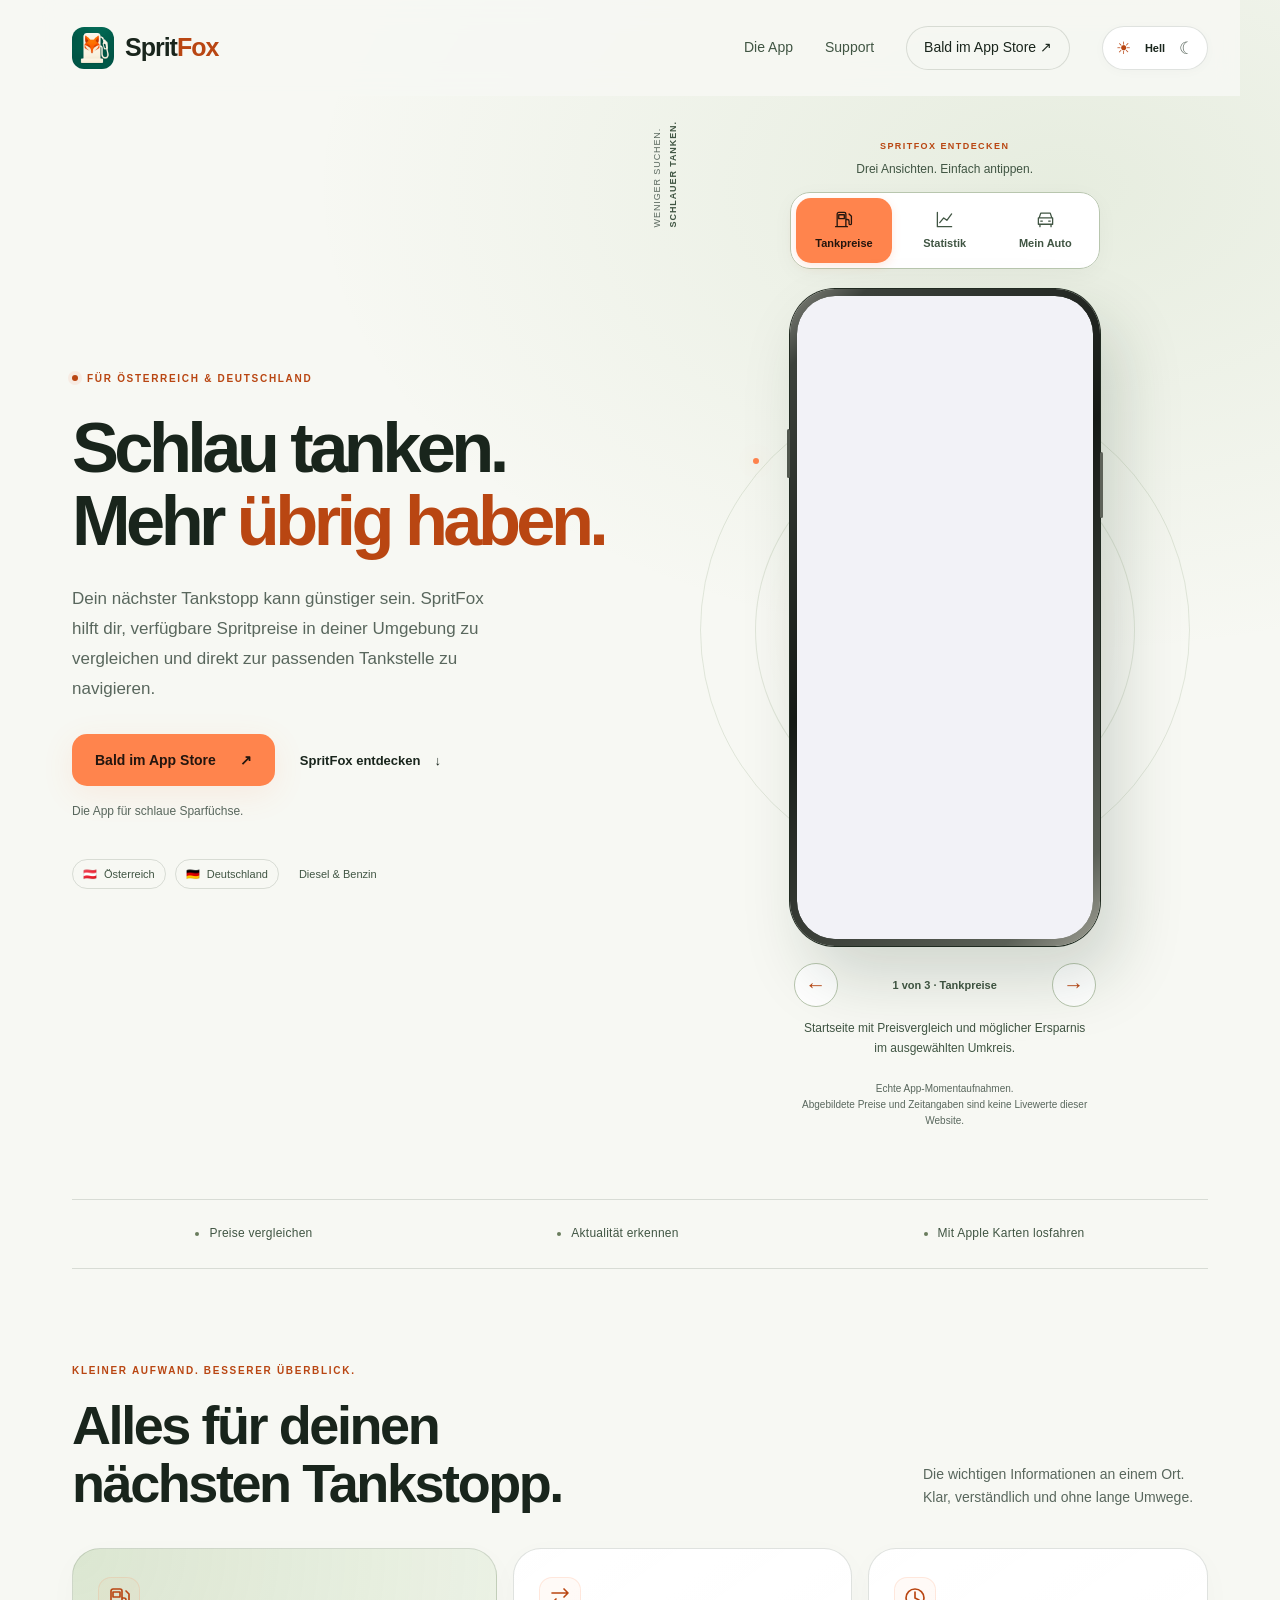
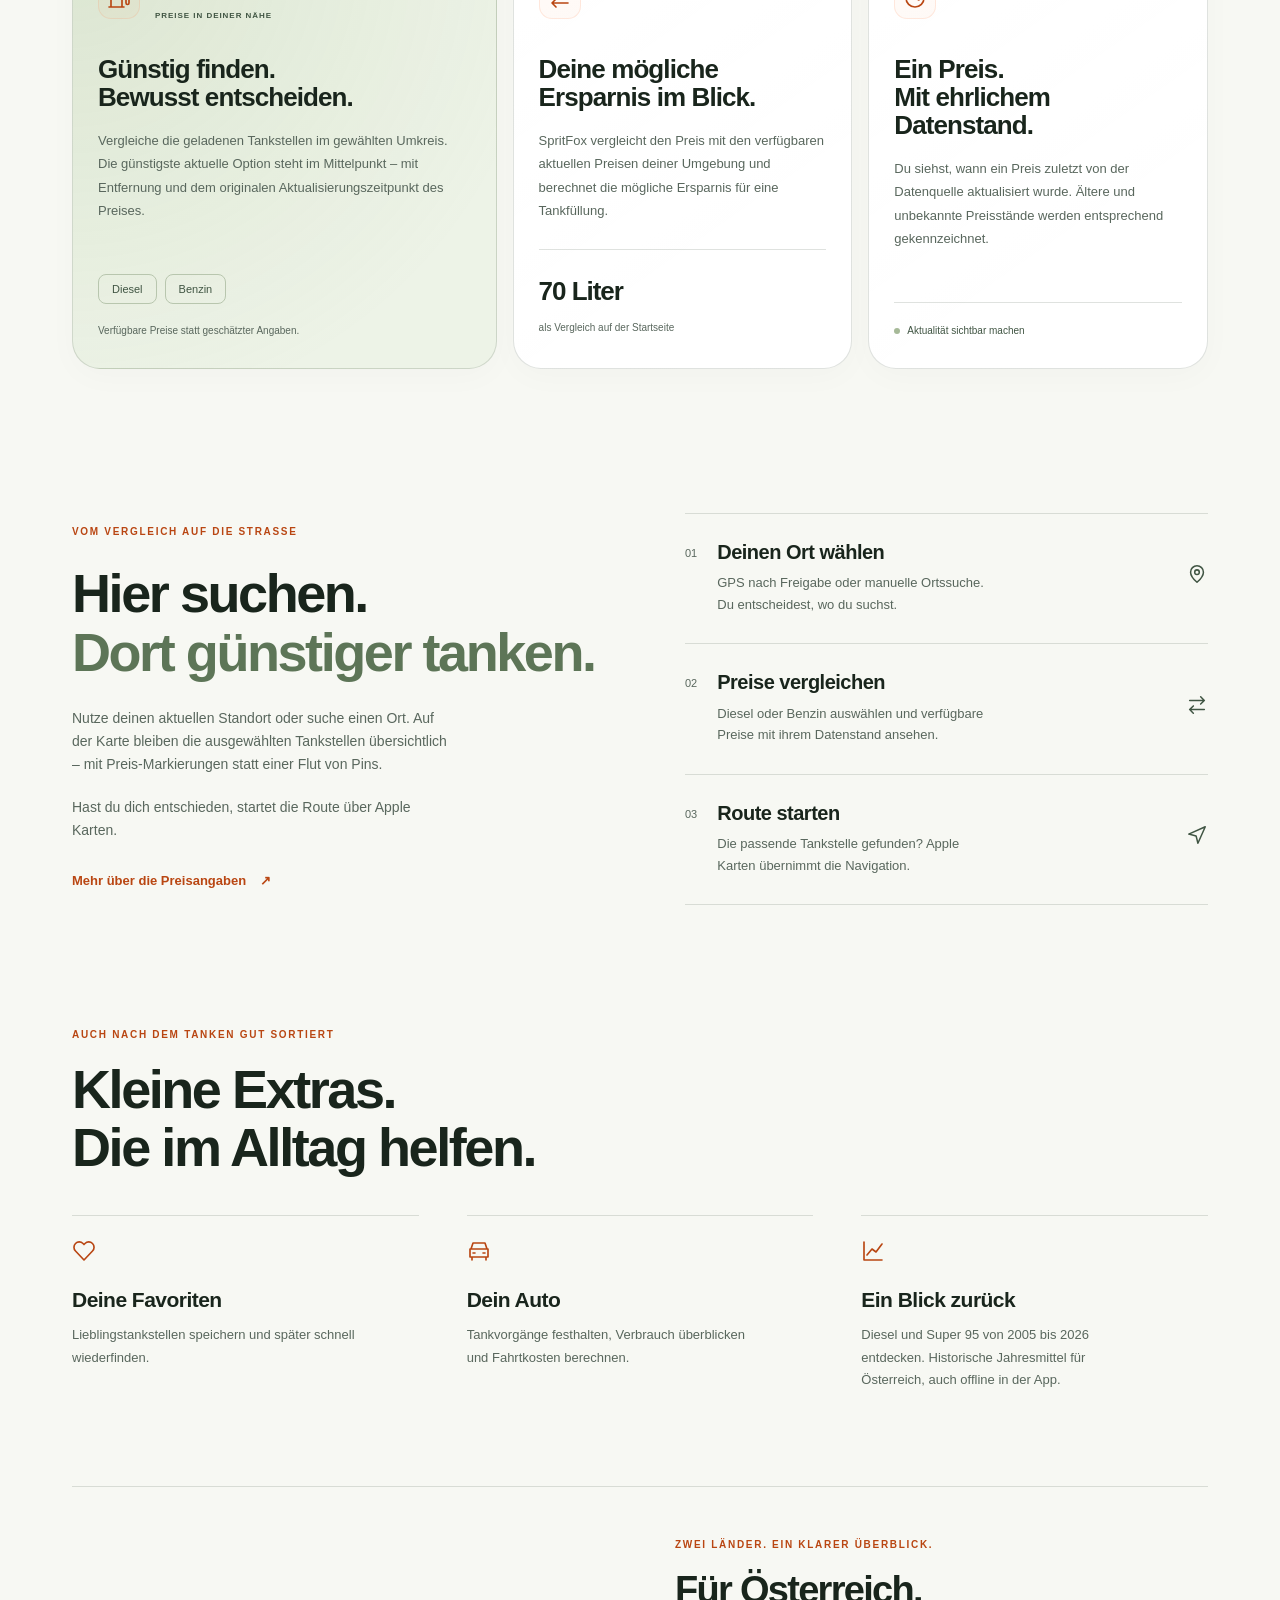
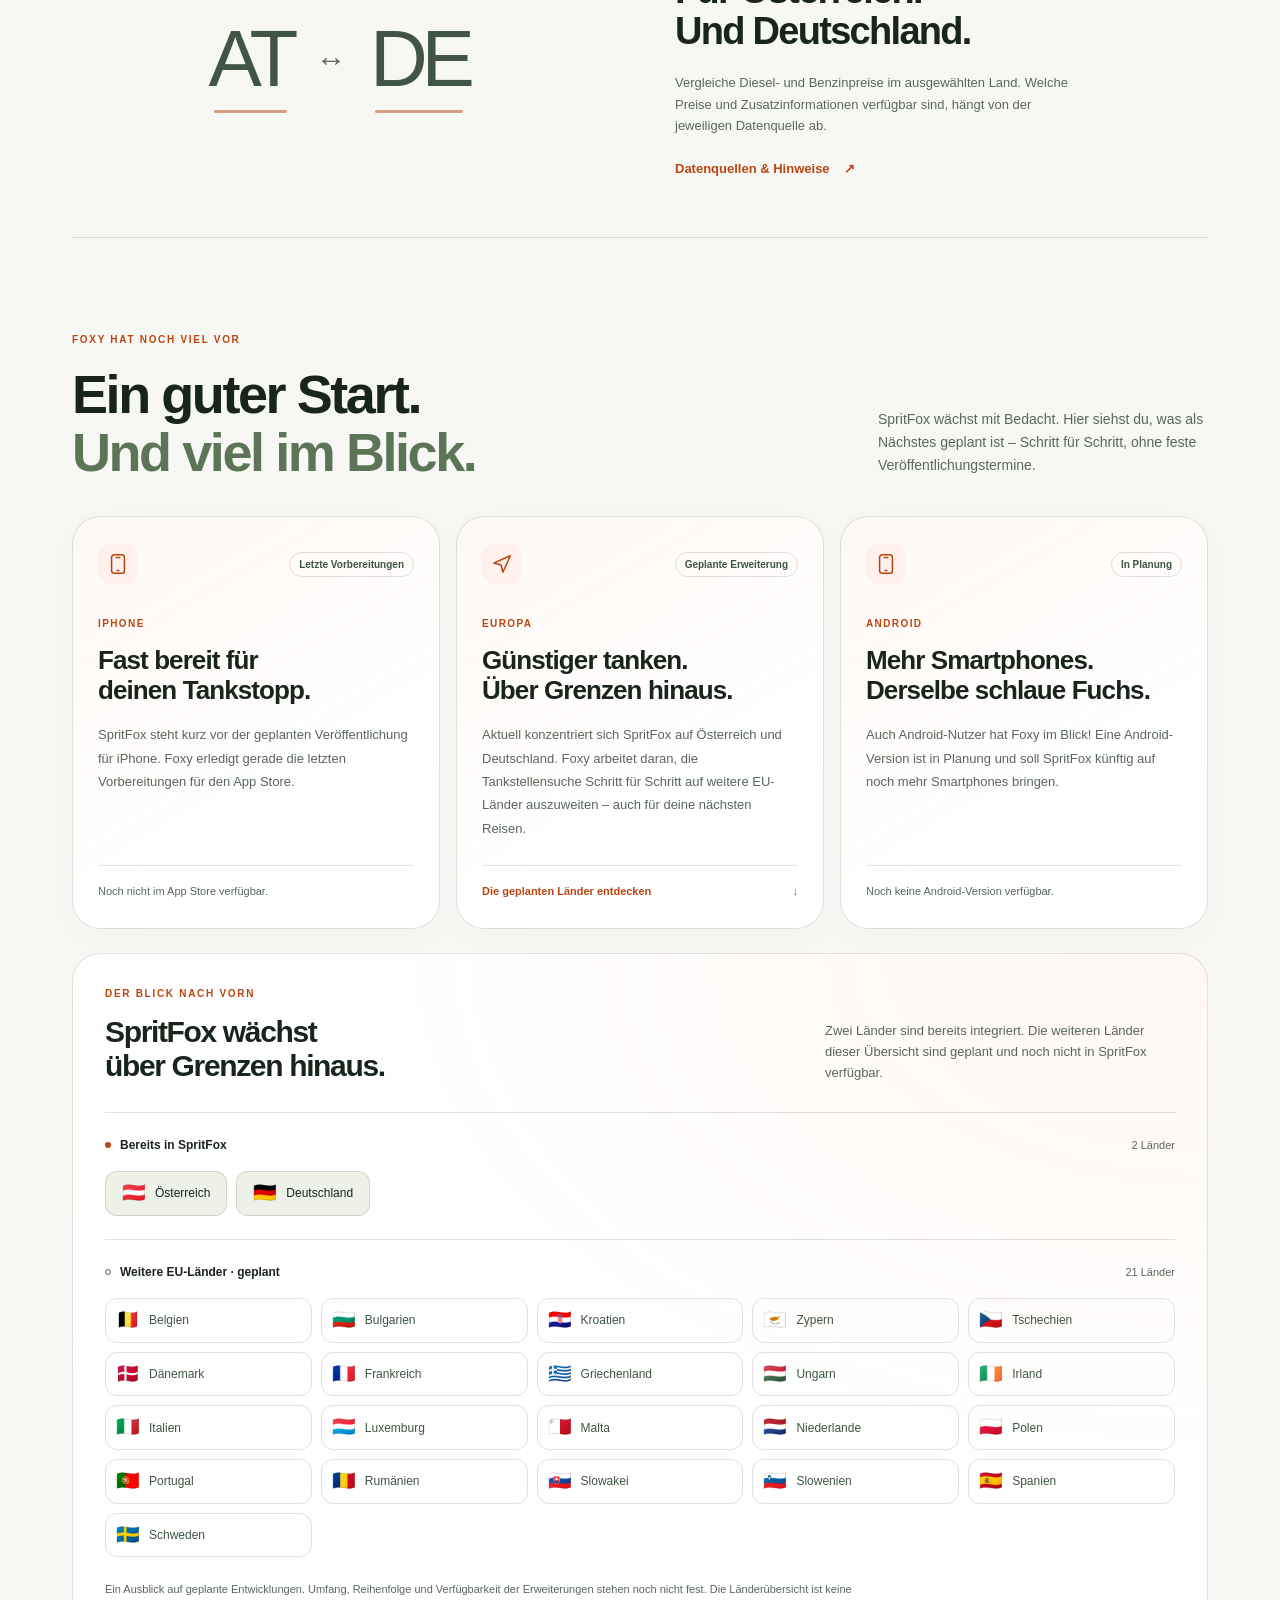
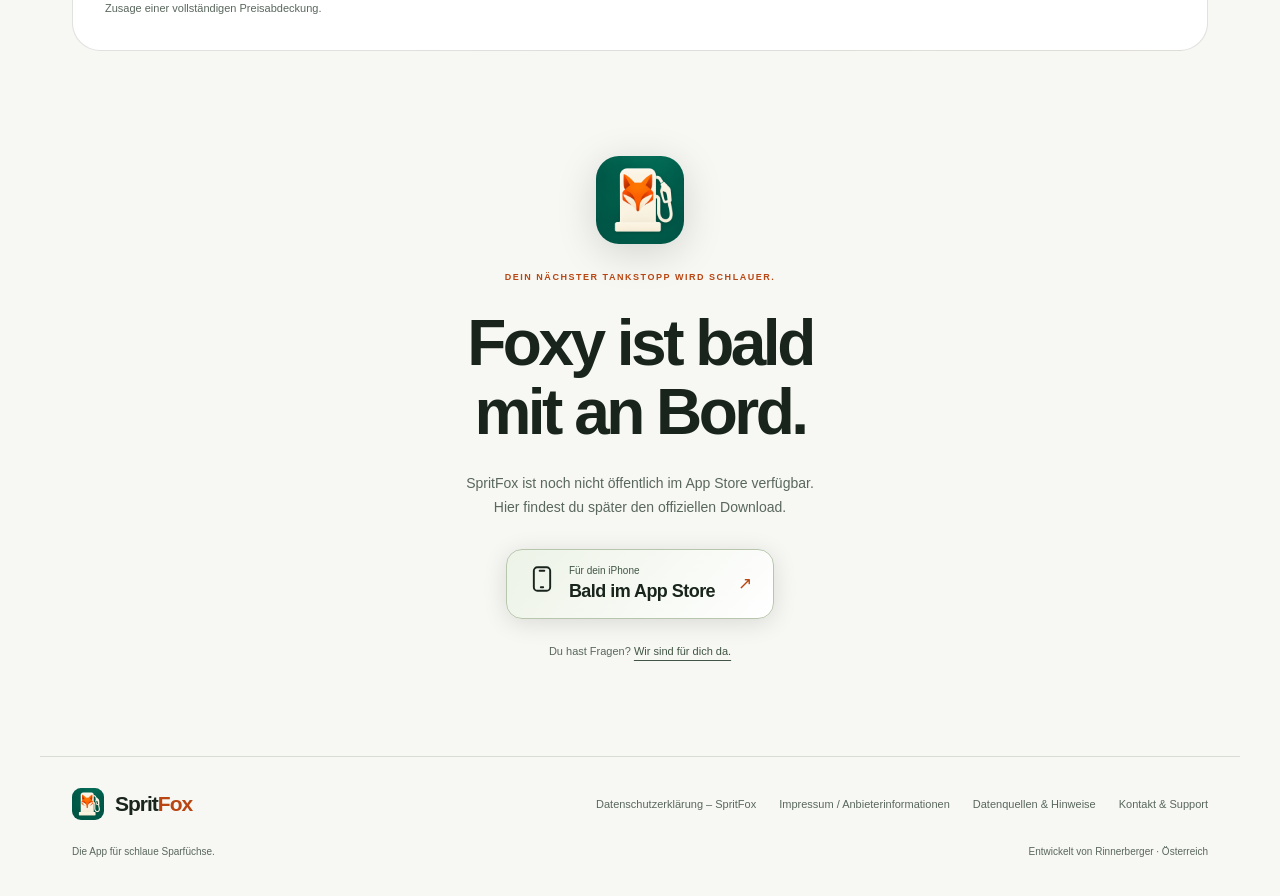
==== index.html @ 34936538 "Zeilenumbrüche der Ausblick-Karten auf Mobilgeräten erhalten Entfernt ausschließlich die mobile br-A" ====
<!doctype html>
<html lang="de"><head><meta charset="utf-8"><meta name="viewport" content="width=device-width, initial-scale=1">
<meta name="robots" content="index, follow"><meta name="color-scheme" content="light dark">
<meta name="referrer" content="no-referrer">
<meta http-equiv="Content-Security-Policy" content="default-src 'none'; script-src 'self'; style-src 'self'; img-src 'self'; base-uri 'none'; form-action 'none'">
<meta name="description" content="SpritFox – Die App für schlaue Sparfüchse. Verfügbare Diesel- und Benzinpreise in Österreich und Deutschland vergleichen. Bald im App Store.">
<title>Die App für schlaue Sparfüchse · SpritFox</title><script src="./theme-init.js"></script><script src="./site.js?v=975fafb6a2c3" defer></script><link rel="stylesheet" href="./styles.css?v=99eda01a1fd5"><link rel="icon" type="image/png" href="./foxy.png"></head>
<body><a class="skip-link" href="#inhalt">Zum Inhalt</a><header class="site-header"><a class="brand" href="./index.html" aria-label="SpritFox Startseite"><img src="./foxy.png" width="42" height="42" alt=""><span>Sprit<span class="fox">Fox</span></span></a><nav class="header-nav" aria-label="Hauptnavigation"><a href="./index.html#funktionen">Die App</a><a href="./support/index.html">Support</a><a class="nav-cta" href="./index.html#download">Bald im App Store <span aria-hidden="true">↗</span></a><div class="theme-controls"><button class="theme-toggle" id="theme-toggle" type="button" aria-pressed="false" aria-label="Dunkelmodus einschalten"><span class="theme-sun" aria-hidden="true">☀</span><span class="theme-label">Design</span><span class="theme-moon" aria-hidden="true">☾</span></button><button class="theme-reset" id="theme-reset" type="button" hidden title="Systemeinstellung verwenden" aria-label="Systemeinstellung verwenden">Auto</button></div></nav></header>
<main id="inhalt" class="landing"><section class="hero" aria-labelledby="hero-title">
  <div class="hero-copy">
    <div class="eyebrow"><span class="live-dot" aria-hidden="true"></span> FÜR ÖSTERREICH &amp; DEUTSCHLAND</div>
    <h1 id="hero-title">Schlau tanken.<br>Mehr <span class="accent-word">übrig haben.</span></h1>
    <p class="hero-description">Dein nächster Tankstopp kann günstiger sein. SpritFox hilft dir, verfügbare Spritpreise in deiner Umgebung zu vergleichen und direkt zur passenden Tankstelle zu navigieren.</p>
    <div class="hero-actions"><a class="button button-primary" href="#download">Bald im App Store <span aria-hidden="true">↗</span></a><a class="text-link" href="#funktionen">SpritFox entdecken <span aria-hidden="true">↓</span></a></div>
    <div class="hero-note">Die App für schlaue Sparfüchse.</div>
    <div class="country-pills" aria-label="Unterstützte Länder und Kraftstoffe"><span><span aria-hidden="true">🇦🇹</span> Österreich</span><span><span aria-hidden="true">🇩🇪</span> Deutschland</span><span>Diesel &amp; Benzin</span></div>
  </div>
  <div class="hero-visual">
    <div class="orbit orbit-one" aria-hidden="true"></div><div class="orbit orbit-two" aria-hidden="true"></div>
    <div class="visual-kicker" aria-hidden="true">WENIGER SUCHEN.<br><strong>SCHLAUER TANKEN.</strong></div>
    <div class="phone-demo"><div class="preview-intro"><span class="preview-eyebrow">SPRITFOX ENTDECKEN</span><p id="preview-hint">Drei Ansichten. Einfach antippen.</p></div><fieldset class="preview-tabs" aria-describedby="preview-hint"><legend class="sr-only">App-Vorschau auswählen</legend><input type="radio" name="app-preview" id="preview-tankpreise" value="tankpreise" checked><label for="preview-tankpreise"><span class="preview-tab-icon"><svg viewBox="0 0 24 24" aria-hidden="true"><path d="M4 21V5a2 2 0 0 1 2-2h7a2 2 0 0 1 2 2v16M2 21h15M6 6h7v5H6zM15 12h2a2 2 0 0 1 2 2v3a1.5 1.5 0 0 0 3 0V8l-3-3"/></svg></span><span>Tankpreise</span></label><input type="radio" name="app-preview" id="preview-statistik" value="statistik"><label for="preview-statistik"><span class="preview-tab-icon"><svg viewBox="0 0 24 24" aria-hidden="true"><path d="M3 3v18h18M6 16l5-6 4 3 6-8"/></svg></span><span>Statistik</span></label><input type="radio" name="app-preview" id="preview-mein-auto" value="mein-auto"><label for="preview-mein-auto"><span class="preview-tab-icon"><svg viewBox="0 0 24 24" aria-hidden="true"><path d="m4 10 2-6h12l2 6M3 10h18v8H3zM5 18v3m14-3v3M6 14h2m8 0h2"/></svg></span><span>Mein Auto</span></label></fieldset><div class="device-wrap"><div class="phone-frame"><div class="phone-screen"><figure class="app-panel" data-view="tankpreise" aria-label="Tankpreise – echte App-Momentaufnahme"><picture data-capture><source data-dark-capture media="(prefers-color-scheme: dark)" srcset="./assets/screenshots/spritfox-tankpreise-dunkel.webp" type="image/webp"><img src="./assets/screenshots/spritfox-tankpreise-hell.webp" width="1320" height="2868" loading="lazy" decoding="async" alt="SpritFox – Tankpreise im Hellmodus. Echte App-Momentaufnahme." data-alt-light="SpritFox – Tankpreise im Hellmodus. Echte App-Momentaufnahme." data-alt-dark="SpritFox – Tankpreise im Dunkelmodus. Echte App-Momentaufnahme."></picture></figure><figure class="app-panel" data-view="statistik" aria-label="Statistik – echte App-Momentaufnahme"><picture data-capture><source data-dark-capture media="(prefers-color-scheme: dark)" srcset="./assets/screenshots/spritfox-statistik-dunkel.webp" type="image/webp"><img src="./assets/screenshots/spritfox-statistik-hell.webp" width="1320" height="2868" loading="lazy" decoding="async" alt="SpritFox – Statistik im Hellmodus. Echte App-Momentaufnahme." data-alt-light="SpritFox – Statistik im Hellmodus. Echte App-Momentaufnahme." data-alt-dark="SpritFox – Statistik im Dunkelmodus. Echte App-Momentaufnahme."></picture></figure><figure class="app-panel" data-view="mein-auto" aria-label="Mein Auto – echte App-Momentaufnahme"><picture data-capture><source data-dark-capture media="(prefers-color-scheme: dark)" srcset="./assets/screenshots/spritfox-mein-auto-dunkel.webp" type="image/webp"><img src="./assets/screenshots/spritfox-mein-auto-hell.webp" width="1320" height="2868" loading="lazy" decoding="async" alt="SpritFox – Mein Auto im Hellmodus. Echte App-Momentaufnahme." data-alt-light="SpritFox – Mein Auto im Hellmodus. Echte App-Momentaufnahme." data-alt-dark="SpritFox – Mein Auto im Dunkelmodus. Echte App-Momentaufnahme."></picture></figure></div></div></div><div class="preview-navigation" hidden><button type="button" data-preview-step="-1" aria-label="Vorherige App-Ansicht"><span aria-hidden="true">←</span></button><span class="preview-position" aria-live="polite" aria-atomic="true">1 von 3 · Tankpreise</span><button type="button" data-preview-step="1" aria-label="Nächste App-Ansicht"><span aria-hidden="true">→</span></button></div><div class="preview-descriptions"><div class="capture-description" data-description="tankpreise">Startseite mit Preisvergleich und möglicher Ersparnis im ausgewählten Umkreis.</div><div class="capture-description" data-description="statistik">Historische Jahresmittel für Österreich – einschließlich des vorläufigen Jahres 2026.</div><div class="capture-description" data-description="mein-auto">Fahrzeugverbrauch, Fahrtkostenrechner und Tankbuch in SpritFox.</div></div><div class="preview-label">Echte App-Momentaufnahmen.<br>Abgebildete Preise und Zeitangaben sind keine Livewerte dieser Website.</div></div>

  </div>
</section>
<div class="feature-strip" aria-label="SpritFox im Überblick"><span>Preise vergleichen</span><span>Aktualität erkennen</span><span>Mit Apple Karten losfahren</span></div>
<section class="section" id="funktionen" aria-labelledby="features-title">
  <div class="section-heading"><div><div class="eyebrow">KLEINER AUFWAND. BESSERER ÜBERBLICK.</div><h2 id="features-title">Alles für deinen<br>nächsten Tankstopp.</h2></div><p>Die wichtigen Informationen an einem Ort. Klar, verständlich und ohne lange Umwege.</p></div>
  <div class="feature-grid">
    <article class="feature-card feature-main"><div class="card-top"><span class="icon-tile" aria-hidden="true"><svg viewBox="0 0 24 24" aria-hidden="true"><path d="M4 21V5a2 2 0 0 1 2-2h7a2 2 0 0 1 2 2v16M2 21h15M6 6h7v5H6zM15 12h2a2 2 0 0 1 2 2v3a1.5 1.5 0 0 0 3 0V8l-3-3"/></svg></span><span class="small-label">PREISE IN DEINER NÄHE</span></div><h3>Günstig finden.<br> Bewusst entscheiden.</h3><p>Vergleiche die geladenen Tankstellen im gewählten Umkreis. Die günstigste aktuelle Option steht im Mittelpunkt – mit Entfernung und dem originalen Aktualisierungszeitpunkt des Preises.</p><div class="fuel-tags"><span>Diesel</span><span>Benzin</span></div><div class="card-footnote">Verfügbare Preise statt geschätzter Angaben.</div></article>
    <article class="feature-card"><span class="icon-tile" aria-hidden="true"><svg viewBox="0 0 24 24" aria-hidden="true"><path d="M4 7h16m-4-4 4 4-4 4M20 17H4m4-4-4 4 4 4"/></svg></span><h3>Deine mögliche<br>Ersparnis im Blick.</h3><p>SpritFox vergleicht den Preis mit den verfügbaren aktuellen Preisen deiner Umgebung und berechnet die mögliche Ersparnis für eine Tankfüllung.</p><div class="detail-rule"><strong>70 Liter</strong><span>als Vergleich auf der Startseite</span></div></article>
    <article class="feature-card"><span class="icon-tile" aria-hidden="true"><svg viewBox="0 0 24 24" aria-hidden="true"><circle cx="12" cy="12" r="9"/><path d="M12 6v6l4 2"/></svg></span><h3>Ein Preis.<br>Mit ehrlichem Datenstand.</h3><p>Du siehst, wann ein Preis zuletzt von der Datenquelle aktualisiert wurde. Ältere und unbekannte Preisstände werden entsprechend gekennzeichnet.</p><div class="status-key"><span class="status-dot" aria-hidden="true"></span> Aktualität sichtbar machen</div></article>
  </div>
</section>
<section class="map-story section" id="unterwegs" aria-labelledby="map-title">
  <div class="map-story-copy"><div class="eyebrow">VOM VERGLEICH AUF DIE STRASSE</div><h2 id="map-title">Hier suchen.<br><span class="muted-heading">Dort günstiger tanken.</span></h2><p>Nutze deinen aktuellen Standort oder suche einen Ort. Auf der Karte bleiben die ausgewählten Tankstellen übersichtlich – mit Preis-Markierungen statt einer Flut von Pins.</p><p>Hast du dich entschieden, startet die Route über Apple Karten.</p><a class="text-link" href="./datenquellen/index.html">Mehr über die Preisangaben <span aria-hidden="true">↗</span></a></div>
  <div class="journey" aria-label="So funktioniert SpritFox">
    <article><span class="step-number">01</span><div><h3>Deinen Ort wählen</h3><p>GPS nach Freigabe oder manuelle Ortssuche. Du entscheidest, wo du suchst.</p></div><span class="journey-icon" aria-hidden="true"><svg viewBox="0 0 24 24" aria-hidden="true"><path d="M19 10c0 5-7 11-7 11S5 15 5 10a7 7 0 1 1 14 0Z"/><circle cx="12" cy="10" r="2.5"/></svg></span></article>
    <article><span class="step-number">02</span><div><h3>Preise vergleichen</h3><p>Diesel oder Benzin auswählen und verfügbare Preise mit ihrem Datenstand ansehen.</p></div><span class="journey-icon" aria-hidden="true"><svg viewBox="0 0 24 24" aria-hidden="true"><path d="M4 7h16m-4-4 4 4-4 4M20 17H4m4-4-4 4 4 4"/></svg></span></article>
    <article><span class="step-number">03</span><div><h3>Route starten</h3><p>Die passende Tankstelle gefunden? Apple Karten übernimmt die Navigation.</p></div><span class="journey-icon" aria-hidden="true"><svg viewBox="0 0 24 24" aria-hidden="true"><path d="m3 11 18-8-8 18-2-8-8-2Z"/></svg></span></article>
  </div>
</section>
<section class="section extras" aria-labelledby="extras-title"><div class="eyebrow">AUCH NACH DEM TANKEN GUT SORTIERT</div><h2 id="extras-title">Kleine Extras.<br>Die im Alltag helfen.</h2><div class="extras-grid">
  <article><span class="extra-icon" aria-hidden="true"><svg viewBox="0 0 24 24" aria-hidden="true"><path d="M20.5 4.5a5.3 5.3 0 0 0-7.5 0l-1 1-1-1a5.3 5.3 0 0 0-7.5 7.5L12 21l8.5-9a5.3 5.3 0 0 0 0-7.5Z"/></svg></span><h3>Deine Favoriten</h3><p>Lieblingstankstellen speichern und später schnell wiederfinden.</p></article>
  <article><span class="extra-icon" aria-hidden="true"><svg viewBox="0 0 24 24" aria-hidden="true"><path d="m4 10 2-6h12l2 6M3 10h18v8H3zM5 18v3m14-3v3M6 14h2m8 0h2"/></svg></span><h3>Dein Auto</h3><p>Tankvorgänge festhalten, Verbrauch überblicken und Fahrtkosten berechnen.</p></article>
  <article><span class="extra-icon" aria-hidden="true"><svg viewBox="0 0 24 24" aria-hidden="true"><path d="M3 3v18h18M6 16l5-6 4 3 6-8"/></svg></span><h3>Ein Blick zurück</h3><p>Diesel und Super 95 von 2005 bis 2026 entdecken. Historische Jahresmittel für Österreich, auch offline in der App.</p></article>
</div></section>
<section class="availability section" aria-labelledby="availability-title"><div class="country-art" aria-hidden="true"><span>AT</span><span class="country-divider">↔</span><span>DE</span></div><div><div class="eyebrow">ZWEI LÄNDER. EIN KLARER ÜBERBLICK.</div><h2 id="availability-title">Für Österreich.<br>Und Deutschland.</h2><p>Vergleiche Diesel- und Benzinpreise im ausgewählten Land. Welche Preise und Zusatzinformationen verfügbar sind, hängt von der jeweiligen Datenquelle ab.</p><a class="text-link" href="./datenquellen/index.html">Datenquellen &amp; Hinweise <span aria-hidden="true">↗</span></a></div></section>
<section class="section future" id="ausblick" aria-labelledby="future-title">
  <div class="section-heading future-heading">
    <div><div class="eyebrow">FOXY HAT NOCH VIEL VOR</div><h2 id="future-title">Ein guter Start.<br><span class="muted-heading">Und viel im Blick.</span></h2></div>
    <p>SpritFox wächst mit Bedacht. Hier siehst du, was als Nächstes geplant ist – Schritt für Schritt, ohne feste Veröffentlichungstermine.</p>
  </div>
  <div class="future-grid">
    <article class="future-card" data-outlook="ios">
      <div class="future-card-top"><span class="future-symbol" aria-hidden="true"><svg viewBox="0 0 24 24" aria-hidden="true"><rect x="5" y="2" width="14" height="20" rx="3"/><path d="M10 5h4m-3 14h2"/></svg></span><span class="future-status">Letzte Vorbereitungen</span></div>
      <div class="future-category">IPHONE</div><h3>Fast bereit für<br>deinen Tankstopp.</h3>
      <p>SpritFox steht kurz vor der geplanten Veröffentlichung für iPhone. Foxy erledigt gerade die letzten Vorbereitungen für den App Store.</p>
      <div class="future-card-note">Noch nicht im App Store verfügbar.</div>
    </article>
    <article class="future-card" data-outlook="europa">
      <div class="future-card-top"><span class="future-symbol" aria-hidden="true"><svg viewBox="0 0 24 24" aria-hidden="true"><path d="m3 11 18-8-8 18-2-8-8-2Z"/></svg></span><span class="future-status">Geplante Erweiterung</span></div>
      <div class="future-category">EUROPA</div><h3>Günstiger tanken.<br>Über Grenzen hinaus.</h3>
      <p>Aktuell konzentriert sich SpritFox auf Österreich und Deutschland. Foxy arbeitet daran, die Tankstellensuche Schritt für Schritt auf weitere EU-Länder auszuweiten – auch für deine nächsten Reisen.</p>
      <a class="future-card-link" href="#laenderausblick">Die geplanten Länder entdecken <span aria-hidden="true">↓</span></a>
    </article>
    <article class="future-card" data-outlook="android">
      <div class="future-card-top"><span class="future-symbol" aria-hidden="true"><svg viewBox="0 0 24 24" aria-hidden="true"><rect x="5" y="2" width="14" height="20" rx="3"/><path d="M10 5h4m-3 14h2"/></svg></span><span class="future-status">In Planung</span></div>
      <div class="future-category">ANDROID</div><h3>Mehr Smartphones.<br>Derselbe schlaue Fuchs.</h3>
      <p>Auch Android-Nutzer hat Foxy im Blick! Eine Android-Version ist in Planung und soll SpritFox künftig auf noch mehr Smartphones bringen.</p>
      <div class="future-card-note">Noch keine Android-Version verfügbar.</div>
    </article>
  </div>
  <div class="future-countries" id="laenderausblick" aria-labelledby="countries-title">
    <div class="future-countries-heading"><div><div class="eyebrow">DER BLICK NACH VORN</div><h3 id="countries-title">SpritFox wächst<br>über Grenzen hinaus.</h3></div><p>Zwei Länder sind bereits integriert. Die weiteren Länder dieser Übersicht sind geplant und noch nicht in SpritFox verfügbar.</p></div>
    <div class="country-group" data-country-status="available">
      <h4><span class="country-state-dot" aria-hidden="true"></span> Bereits in SpritFox <span>2 Länder</span></h4>
      <ul class="future-country-list">
        <li data-country="AT"><span aria-hidden="true">🇦🇹</span> Österreich</li>
        <li data-country="DE"><span aria-hidden="true">🇩🇪</span> Deutschland</li>
      </ul>
    </div>
    <div class="country-group" data-country-status="planned">
      <h4><span class="country-state-dot" aria-hidden="true"></span> Weitere EU-Länder · geplant <span>21 Länder</span></h4>
      <ul class="future-country-list">
        <li data-country="BE"><span aria-hidden="true">🇧🇪</span> Belgien</li>
        <li data-country="BG"><span aria-hidden="true">🇧🇬</span> Bulgarien</li>
        <li data-country="HR"><span aria-hidden="true">🇭🇷</span> Kroatien</li>
        <li data-country="CY"><span aria-hidden="true">🇨🇾</span> Zypern</li>
        <li data-country="CZ"><span aria-hidden="true">🇨🇿</span> Tschechien</li>
        <li data-country="DK"><span aria-hidden="true">🇩🇰</span> Dänemark</li>
        <li data-country="FR"><span aria-hidden="true">🇫🇷</span> Frankreich</li>
        <li data-country="GR"><span aria-hidden="true">🇬🇷</span> Griechenland</li>
        <li data-country="HU"><span aria-hidden="true">🇭🇺</span> Ungarn</li>
        <li data-country="IE"><span aria-hidden="true">🇮🇪</span> Irland</li>
        <li data-country="IT"><span aria-hidden="true">🇮🇹</span> Italien</li>
        <li data-country="LU"><span aria-hidden="true">🇱🇺</span> Luxemburg</li>
        <li data-country="MT"><span aria-hidden="true">🇲🇹</span> Malta</li>
        <li data-country="NL"><span aria-hidden="true">🇳🇱</span> Niederlande</li>
        <li data-country="PL"><span aria-hidden="true">🇵🇱</span> Polen</li>
        <li data-country="PT"><span aria-hidden="true">🇵🇹</span> Portugal</li>
        <li data-country="RO"><span aria-hidden="true">🇷🇴</span> Rumänien</li>
        <li data-country="SK"><span aria-hidden="true">🇸🇰</span> Slowakei</li>
        <li data-country="SI"><span aria-hidden="true">🇸🇮</span> Slowenien</li>
        <li data-country="ES"><span aria-hidden="true">🇪🇸</span> Spanien</li>
        <li data-country="SE"><span aria-hidden="true">🇸🇪</span> Schweden</li>
      </ul>
    </div>
    <p class="future-disclaimer">Ein Ausblick auf geplante Entwicklungen. Umfang, Reihenfolge und Verfügbarkeit der Erweiterungen stehen noch nicht fest. Die Länderübersicht ist keine Zusage einer vollständigen Preisabdeckung.</p>
  </div>
</section>
<section class="download section" id="download" aria-labelledby="download-title"><img src="./foxy.png" alt="" width="88" height="88" loading="lazy"><div class="eyebrow">DEIN NÄCHSTER TANKSTOPP WIRD SCHLAUER.</div><h2 id="download-title">Foxy ist bald<br>mit an Bord.</h2><p>SpritFox ist noch nicht öffentlich im App Store verfügbar.<br>Hier findest du später den offiziellen Download.</p><div class="store-badge" role="status"><span class="store-symbol" aria-hidden="true"><svg viewBox="0 0 24 24" aria-hidden="true"><rect x="5" y="2" width="14" height="20" rx="3"/><path d="M10 5h4m-3 14h2"/></svg></span><span><small>Für dein iPhone</small><strong>Bald im App Store</strong></span><span class="badge-soon" aria-hidden="true">↗</span></div><div class="download-contact">Du hast Fragen? <a href="./support/index.html">Wir sind für dich da.</a></div></section>
</main><footer class="site-footer"><div class="footer-top"><a class="brand" href="./index.html" aria-label="SpritFox Startseite"><img src="./foxy.png" width="42" height="42" alt=""><span>Sprit<span class="fox">Fox</span></span></a><nav class="footer-nav" aria-label="Rechtliche Informationen"><a href="./datenschutz/index.html">Datenschutzerklärung – SpritFox</a><a href="./impressum/index.html">Impressum / Anbieterinformationen</a><a href="./datenquellen/index.html">Datenquellen &amp; Hinweise</a><a href="./support/index.html">Kontakt &amp; Support</a></nav></div><div class="footer-bottom"><span>Die App für schlaue Sparfüchse.</span><span>Entwickelt von Rinnerberger · Österreich</span></div></footer></body></html>
---- styles.css ----
:root{color-scheme:light;--bg:#f7f8f3;--surface:#fff;--surface-raised:#edf1e8;--ink:#19251c;--muted:#59675d;--soft:#405543;--accent:#b94612;--orange:#ff773c;--line:rgba(30,55,33,.14);--line-strong:#b8c6ae;--feature-bg:#edf3e7;--subheading:#5d7557;--store-top:#edf3e7;--notice:#79533a;--hero-glow:rgba(111,156,79,.12);--orbit-line:rgba(82,111,58,.14);--phone-shadow:rgba(20,45,23,.17);--capture-bg:#f2f2f7;--radius:28px;--page:1200px}
:root[data-theme="dark"]{color-scheme:dark;--bg:#101412;--surface:#181d19;--surface-raised:#202621;--ink:#f6f5ef;--muted:#a7ada7;--soft:#c5cbc3;--accent:#ff844d;--line:rgba(232,240,228,.12);--line-strong:#43503e;--feature-bg:#1a231a;--subheading:#8e9c86;--store-top:#283122;--notice:#c8ad91;--hero-glow:rgba(83,119,69,.13);--orbit-line:rgba(177,203,154,.09);--phone-shadow:rgba(0,0,0,.45);--capture-bg:#000}
@media(prefers-color-scheme:dark){:root:not([data-theme]){color-scheme:dark;--bg:#101412;--surface:#181d19;--surface-raised:#202621;--ink:#f6f5ef;--muted:#a7ada7;--soft:#c5cbc3;--accent:#ff844d;--line:rgba(232,240,228,.12);--line-strong:#43503e;--feature-bg:#1a231a;--subheading:#8e9c86;--store-top:#283122;--notice:#c8ad91;--hero-glow:rgba(83,119,69,.13);--orbit-line:rgba(177,203,154,.09);--phone-shadow:rgba(0,0,0,.45);--capture-bg:#000}}
*{box-sizing:border-box}html{scroll-behavior:smooth;scroll-padding-top:100px}body{margin:0;background:var(--bg);color:var(--ink);font:16px/1.65 -apple-system,BlinkMacSystemFont,"Segoe UI",sans-serif;-webkit-font-smoothing:antialiased}body::before{content:"";position:absolute;inset:0 0 auto;height:850px;pointer-events:none;background:radial-gradient(ellipse at 83% 22%,var(--hero-glow),transparent 50%);z-index:-1}a{color:inherit;text-underline-offset:5px}button,a{-webkit-tap-highlight-color:transparent}a:focus-visible,[tabindex]:focus-visible{outline:3px solid var(--accent);outline-offset:6px;border-radius:6px}a:hover{color:var(--accent)}img{max-width:100%;display:block}svg{width:24px;height:24px;fill:none;stroke:currentColor;stroke-width:1.65;stroke-linecap:round;stroke-linejoin:round;flex:none}p{margin:0 0 20px;color:var(--muted)}h1,h2,h3{letter-spacing:-.045em;line-height:1.08;margin:0;font-weight:650;text-wrap:balance}h2{font-size:clamp(34px,4.4vw,54px)}h3{font-size:25px}::selection{background:#ff844d;color:#101412}.fox,.accent-word{color:var(--accent)}.skip-link{position:fixed;top:-100px;left:20px;z-index:20;background:var(--ink);color:var(--bg);padding:10px 18px}.skip-link:focus{top:12px}.site-header{max-width:var(--page);margin:auto;padding:26px 32px;display:flex;align-items:center;justify-content:space-between;gap:24px}.brand{display:inline-flex;align-items:center;gap:11px;text-decoration:none;font-size:25px;letter-spacing:-1px;font-weight:750;flex-shrink:0}.brand img{width:42px;height:42px;border-radius:12px}.header-nav{display:flex;gap:32px;align-items:center;font-size:14px}.header-nav a{text-decoration:none;color:var(--soft)}.header-nav a:hover{color:var(--ink)}.header-nav .nav-cta{border:1px solid var(--line);border-radius:999px;padding:9px 17px;color:var(--ink);background:rgba(255,255,255,.025)}.landing{max-width:var(--page);margin:auto;padding:0 32px}.hero{display:grid;grid-template-columns:1.1fr 1fr;min-height:720px;align-items:center;gap:30px;padding:50px 0 70px}.hero-copy{position:relative;z-index:1;animation:rise-in .75s both}.eyebrow{font-size:10px;line-height:1.5;letter-spacing:.17em;font-weight:650;color:var(--accent);display:flex;gap:9px;align-items:center;margin-bottom:25px}.live-dot{height:6px;width:6px;border-radius:50%;background:var(--accent);box-shadow:0 0 0 4px rgba(255,132,77,.1)}.hero h1{font-size:clamp(47px,5.5vw,72px);letter-spacing:-.065em;line-height:1.04;margin-bottom:27px}.hero-description{font-size:17px;line-height:1.75;max-width:440px;margin-bottom:31px}.hero-actions{display:flex;align-items:center;gap:25px;flex-wrap:wrap}.button{display:inline-flex;align-items:center;justify-content:center;gap:24px;text-decoration:none;min-height:52px;padding:13px 23px;border-radius:15px;font-size:14px;font-weight:700;transition:transform .2s,background .2s}.button-primary{color:#23150e;background:#ff844d;box-shadow:0 8px 32px rgba(255,119,60,.1)}.button-primary:hover{color:#23150e;background:#ff9b6f;transform:translateY(-2px)}.text-link{font-size:13px;font-weight:600;text-decoration:none;display:inline-flex;gap:14px;align-items:center}.hero-note{font-size:12px;color:var(--muted);margin-top:16px}.country-pills{display:flex;gap:9px;flex-wrap:wrap;margin-top:37px}.country-pills>span{display:inline-flex;align-items:center;gap:7px;border:1px solid var(--line);padding:5px 10px;border-radius:999px;color:var(--soft);font-size:11px}.country-pills>span:last-child{border-color:transparent}.hero-visual{position:relative;display:flex;justify-content:center;align-items:center;min-width:0;min-height:620px;isolation:isolate}.orbit{position:absolute;z-index:-1;border:1px solid var(--orbit-line);border-radius:50%;width:490px;height:490px;max-width:110%;pointer-events:none}.orbit-two{width:380px;height:380px;background:radial-gradient(circle,rgba(236,125,61,.095),transparent 68%)}.orbit-one::after{content:"";position:absolute;top:72px;left:52px;width:6px;height:6px;border-radius:50%;background:#ff844d;box-shadow:0 0 18px rgba(255,132,77,.25)}.visual-kicker{position:absolute;left:0;top:64px;font-size:9px;letter-spacing:.1em;line-height:1.8;color:var(--muted);transform:rotate(-90deg);transform-origin:bottom left;white-space:nowrap}.visual-kicker strong{font-weight:550;color:var(--soft)}.device-wrap{width:270px;position:relative;transform:rotate(6deg);animation:device-in 1s .12s both}.phone-frame{padding:7px;border-radius:45px;background:linear-gradient(135deg,#85877f 0%,#3c413b 8%,#151915 45%,#5b6057 90%,#a1a196 100%);box-shadow:18px 38px 70px var(--phone-shadow),0 0 0 1px #111610;position:relative}.phone-frame::before{content:"";position:absolute;width:3px;height:49px;left:-3px;top:140px;border-radius:3px;background:#50564d}.phone-frame::after{content:"";position:absolute;width:3px;height:66px;right:-3px;top:163px;border-radius:3px;background:#5d6259}.phone-screen{aspect-ratio:9/19.5;overflow:hidden;border-radius:38px;border:2px solid #050b08;background:#064b3e;position:relative}.phone-island{position:absolute;top:12px;left:50%;transform:translateX(-50%);background:#070b08;border-radius:20px;width:82px;height:23px;z-index:2}.phone-home{position:absolute;bottom:8px;left:50%;transform:translateX(-50%);width:90px;height:3px;border-radius:5px;background:rgba(255,255,255,.55);z-index:2}.preview-placeholder{display:flex;flex-direction:column;align-items:center;justify-content:center;height:100%;padding:35px 24px;text-align:center;background:radial-gradient(ellipse at 30% 18%,#0d6853,transparent 65%),#053e34}.preview-placeholder img{width:164px;border-radius:25px;box-shadow:0 8px 30px rgba(0,0,0,.08)}.device-brand{font-size:28px;font-weight:700;letter-spacing:-1.1px;margin-top:20px;color:#fff8eb}.preview-placeholder .device-caption{font-size:11px;color:#c4d9ce;letter-spacing:.02em;margin-top:7px}.preview-placeholder .placeholder-note{font-size:10px;color:#b8cbc1;margin-top:56px;max-width:170px;line-height:1.6}.preview-placeholder .placeholder-note strong{display:block;color:#f7f4e9;font-size:11px;font-weight:500;margin-bottom:3px}.preview-label{font-size:10px;line-height:1.55;text-align:center;color:var(--muted);transform:rotate(-6deg);max-width:245px;margin:27px auto 0}.visual-caption{position:absolute;bottom:-25px;right:0;display:flex;align-items:center;gap:12px;font-size:10px;color:var(--muted)}.caption-line{width:40px;height:1px;background:#45583f}.feature-strip{display:flex;justify-content:space-around;align-items:center;gap:22px;flex-wrap:wrap;border-block:1px solid var(--line);padding:24px 12px;font-size:12px;letter-spacing:.02em;color:var(--soft)}.feature-strip>span{display:flex;align-items:center;gap:10px}.feature-strip>span::before{content:"";width:4px;height:4px;background:#697d5d;border-radius:50%}.section{padding:94px 0;scroll-margin-top:20px}.section-heading{display:flex;justify-content:space-between;align-items:flex-end;gap:48px;margin-bottom:35px}.section-heading p{max-width:285px;font-size:14px;margin-bottom:4px}.section-heading .eyebrow{margin-bottom:18px}.feature-grid{display:grid;grid-template-columns:1.25fr 1fr 1fr;gap:16px}.feature-card{border:1px solid var(--line);border-radius:var(--radius);padding:28px 25px;background:linear-gradient(145deg,rgba(255,255,255,.025),transparent 70%),var(--surface);display:flex;align-items:flex-start;flex-direction:column;transition:border-color .25s,transform .25s}.feature-card:hover{border-color:rgba(255,132,77,.3);transform:translateY(-3px)}.feature-main{background:radial-gradient(ellipse at 0 0,rgba(114,150,76,.14),transparent 80%),var(--feature-bg)}.card-top{display:flex;align-items:center;gap:15px}.small-label{font-size:8px;letter-spacing:.12em;color:var(--soft);font-weight:600}.icon-tile{display:inline-flex;justify-content:center;align-items:center;flex:none;width:42px;height:42px;border:1px solid rgba(255,132,77,.16);border-radius:13px;color:var(--accent);background:rgba(255,132,77,.045);margin-bottom:36px}.feature-card h3{font-size:26px;margin-bottom:18px;letter-spacing:-.035em}.feature-card p{font-size:13px;line-height:1.8;margin-bottom:27px}.fuel-tags{display:flex;gap:8px;margin-top:auto}.fuel-tags span{border:1px solid var(--line-strong);border-radius:8px;padding:5px 13px;font-size:11px;color:var(--soft)}.card-footnote{font-size:10px;color:var(--muted);margin-top:19px}.detail-rule{border-top:1px solid var(--line);padding-top:20px;margin-top:auto;width:100%}.detail-rule strong{font-size:26px;display:block;font-weight:550;letter-spacing:-.04em}.detail-rule span{font-size:10px;color:var(--muted)}.status-key{display:flex;align-items:center;gap:7px;font-size:10px;margin-top:auto;border-top:1px solid var(--line);width:100%;padding-top:20px;color:var(--soft)}.status-dot{height:6px;width:6px;border-radius:50%;background:#a6b998}.map-story{display:grid;grid-template-columns:1fr 1fr;gap:90px;align-items:center;padding-top:50px}.map-story-copy h2{margin-bottom:26px}.map-story-copy p{font-size:14px;max-width:380px}.muted-heading{color:var(--subheading)}.map-story-copy .text-link{margin-top:8px;color:var(--accent)}.journey{border-top:1px solid var(--line)}.journey article{display:flex;align-items:center;gap:20px;padding:28px 0;border-bottom:1px solid var(--line)}.step-number{align-self:flex-start;margin-top:2px;font-size:11px;color:var(--muted);font-variant-numeric:tabular-nums}.journey h3{font-size:20px;margin-bottom:9px;letter-spacing:-.025em}.journey p{font-size:13px;line-height:1.65;margin:0;max-width:280px}.journey-icon{margin-left:auto;color:var(--soft)}.journey-icon svg{width:22px}.extras{padding-top:28px}.extras .eyebrow{margin-bottom:18px}.extras-grid{display:grid;grid-template-columns:repeat(3,1fr);gap:48px;margin-top:38px}.extras-grid article{border-top:1px solid var(--line);padding-top:23px}.extra-icon{color:var(--accent);display:inline-block;margin-bottom:18px}.extras h3{font-size:21px;margin-bottom:12px;letter-spacing:-.025em}.extras p{font-size:13px;line-height:1.75;max-width:290px;margin:0}.availability{border-block:1px solid var(--line);display:grid;grid-template-columns:1fr 1fr;align-items:center;gap:70px;padding:50px 0 55px}.country-art{display:flex;justify-content:center;align-items:center;gap:24px;font-size:80px;letter-spacing:-.08em;font-weight:350;color:var(--soft)}.country-art span:not(.country-divider){position:relative}.country-art span:not(.country-divider)::after{content:"";height:3px;position:absolute;left:5px;right:5px;bottom:12px;border-radius:20px;background:var(--accent);opacity:.5}.country-art .country-divider{font-size:30px;color:var(--muted);letter-spacing:0}.availability h2{font-size:38px;margin-bottom:20px}.availability .eyebrow{margin-bottom:18px}.availability p{max-width:400px;font-size:13px;margin-bottom:19px}.availability .text-link{color:var(--accent)}.download{text-align:center;padding:105px 20px 96px;position:relative}.download>img{border-radius:23px;margin:0 auto 27px;box-shadow:0 8px 40px rgba(0,0,0,.15)}.download .eyebrow{justify-content:center;font-size:9px}.download h2{font-size:clamp(42px,5vw,64px);margin-bottom:25px;letter-spacing:-.055em}.download p{font-size:14px}.store-badge{display:inline-flex;align-items:center;text-align:left;gap:13px;padding:13px 21px;border-radius:16px;border:1px solid var(--line-strong);background:linear-gradient(130deg,var(--store-top),var(--surface));margin-top:10px;box-shadow:0 4px 24px rgba(0,0,0,.12)}.store-symbol svg{width:28px;height:30px}.store-badge small{display:block;color:var(--soft);font-size:10px;line-height:1.5}.store-badge strong{font-size:18px;font-weight:550;line-height:1.5;display:block;letter-spacing:-.03em}.badge-soon{font-size:17px;color:var(--accent);margin-left:10px}.download-contact{font-size:11px;color:var(--muted);margin-top:23px}.download-contact a{color:var(--soft)}.site-footer{max-width:var(--page);margin:auto;padding:30px 32px 35px;border-top:1px solid var(--line)}.footer-top{display:flex;align-items:center;justify-content:space-between;gap:25px}.footer-top .brand{font-size:21px}.footer-top .brand img{height:32px;width:32px;border-radius:9px}.footer-nav{display:flex;flex-wrap:wrap;gap:13px 23px;font-size:11px;color:var(--muted)}.footer-nav a{text-decoration:none}.footer-bottom{display:flex;justify-content:space-between;gap:25px;margin-top:23px;font-size:10px;color:var(--muted)}.preview-notice{max-width:var(--page);margin:0 auto 24px;padding:12px 32px;font-size:11px;color:var(--notice);border-top:1px dashed var(--line-strong)}.legal-main{max-width:var(--page);margin:25px auto 80px;padding:0 32px}.breadcrumb{font-size:12px;color:var(--muted);text-decoration:none;display:inline-flex;gap:8px;margin-bottom:38px}.legal-layout{display:grid;grid-template-columns:220px minmax(0,1fr);gap:65px}.legal-toc{position:sticky;top:30px;align-self:start;font-size:12px;padding-top:12px}.legal-toc strong{display:block;font-size:10px;letter-spacing:.1em;color:var(--accent);margin-bottom:18px}.legal-toc a{display:block;text-decoration:none;color:var(--muted);padding:7px 0;line-height:1.6}.legal-toc a:hover{color:var(--ink)}.legal-article{max-width:760px;min-width:0}.legal-article h1{font-size:clamp(33px,4.2vw,53px);letter-spacing:-.05em;margin-bottom:19px;overflow-wrap:anywhere}.legal-article .date{font-size:11px;color:var(--muted);margin-bottom:25px}.legal-article .summary{font-size:17px;line-height:1.8;color:var(--soft);padding-bottom:30px;border-bottom:1px solid var(--line);margin-bottom:38px}.legal-article section{margin-top:36px;scroll-margin-top:28px}.legal-article h2{font-size:23px;letter-spacing:-.025em;line-height:1.4;margin-bottom:16px}.legal-article p{font-size:14px;line-height:1.95;overflow-wrap:anywhere}.legal-article p a{color:var(--accent)}.draft{padding:12px 16px;border:1px solid var(--line-strong);border-radius:12px;color:var(--notice)}.support-article{margin:0 auto;max-width:720px;padding:10px 0 45px}.support-article>p>a[href^="mailto:"]{display:inline-flex;padding:12px 18px;border:1px solid var(--line);border-radius:12px;background:var(--surface);text-decoration:none}.phone-gallery{height:100%;display:flex;overflow-x:auto;scroll-snap-type:x mandatory;scrollbar-width:none}.phone-gallery::-webkit-scrollbar{display:none}.phone-shot{margin:0;flex:0 0 100%;height:100%;scroll-snap-align:center}.phone-shot img{width:100%;height:100%;object-fit:contain;background:#111}.screenshot-links{display:flex;justify-content:center;gap:16px;margin-top:10px;font-size:10px;transform:rotate(-6deg)}
@keyframes rise-in{from{opacity:0;transform:translateY(16px)}to{opacity:1;transform:translateY(0)}}@keyframes device-in{from{opacity:0;transform:translateY(20px) rotate(9deg)}to{opacity:1;transform:translateY(0) rotate(6deg)}}

@media(min-width:1500px){.hero{min-height:770px}.device-wrap{width:288px}.hero-visual{min-height:660px}}
@media(max-width:1000px){.hero{gap:15px;min-height:660px}.hero h1{font-size:clamp(44px,5.65vw,56px)}.hero-visual{min-height:570px}.device-wrap{width:240px}.visual-kicker{display:none}.feature-grid{grid-template-columns:1fr 1fr}.feature-main{grid-column:span 2}.feature-main p{max-width:600px}.feature-main h3 br{display:none}.feature-main .icon-tile{margin-bottom:25px}.map-story{gap:45px}.icon-tile{margin-bottom:28px}.availability{gap:40px}.country-art{font-size:65px}.hero-actions{gap:20px}.hero-description{font-size:15px}.hero .text-link{font-size:12px}.small-label{font-size:9px}}
@media(max-width:760px){.site-header{padding:22px 24px}.header-nav{gap:22px}.header-nav .nav-cta{display:none}.landing{padding:0 24px}.hero{grid-template-columns:1fr;gap:12px;padding:40px 0 35px}.hero-copy{max-width:560px}.hero h1{font-size:clamp(47px,9vw,67px)}.hero-description{font-size:16px;max-width:490px}.country-pills{margin-top:25px}.hero-visual{min-height:580px;max-width:500px;width:100%;margin:0 auto}.device-wrap{width:248px}.orbit{width:440px;height:440px;max-width:100%}.orbit-two{width:340px;height:340px}.visual-caption{bottom:-20px}.feature-strip{font-size:10px;gap:13px;padding:20px 0;justify-content:flex-start}.section{padding:65px 0}.section-heading{display:block;margin-bottom:28px}.section-heading p{margin:20px 0 0;max-width:400px}.feature-grid{gap:12px}.feature-card{padding:25px 22px}.feature-card h3{font-size:24px}.map-story{grid-template-columns:1fr;gap:35px;padding-top:20px}.map-story-copy p{max-width:500px}.journey p{max-width:none}.extras{padding-top:12px}.extras-grid{gap:26px}.availability{grid-template-columns:1fr;gap:27px;padding:35px 0 45px}.country-art{justify-content:flex-start;font-size:55px}.country-art span:not(.country-divider)::after{bottom:8px}.availability h2{font-size:38px}.availability p{max-width:500px}.download{padding:72px 0}.site-footer{padding:25px 24px}.footer-top{align-items:flex-start;flex-direction:column;gap:23px}.footer-bottom{flex-direction:column;gap:7px}.preview-notice{padding:12px 24px;font-size:10px}.legal-main{padding:0 24px;margin-top:12px}.legal-layout{grid-template-columns:1fr;gap:28px}.legal-toc{position:static;display:flex;flex-wrap:wrap;gap:6px 18px;border-bottom:1px solid var(--line);padding:0 0 25px}.legal-toc strong{width:100%;margin-bottom:7px}.legal-toc a{padding:3px 0;font-size:11px}.breadcrumb{margin-bottom:25px}.legal-article .summary{font-size:16px}.legal-article h1{font-size:38px}}
@media(max-width:600px){.hero .eyebrow{font-size:9px}.hero-actions{gap:20px}.hero h1{font-size:clamp(43px,11.4vw,62px)}.eyebrow{font-size:9px;letter-spacing:.13em}.hero-note{font-size:11px}.feature-strip{justify-content:space-between}.feature-strip>span{gap:6px}.feature-strip>span:last-child{width:100%}.feature-grid{grid-template-columns:1fr}.feature-main{grid-column:auto}.feature-card p{max-width:440px}.feature-main h3 br{display:initial}.feature-card{padding:28px}.icon-tile{margin-bottom:25px}.extras-grid{grid-template-columns:1fr;gap:27px;margin-top:30px}.extras-grid article{display:grid;grid-template-columns:34px 1fr;column-gap:15px;padding-top:25px}.extra-icon{grid-row:span 2;margin-top:0}.extras h3{margin-bottom:10px}.extras p{max-width:none}.country-pills{gap:5px}.country-pills>span{font-size:10px;padding:5px 9px}.header-nav{font-size:12px;gap:17px}.header-nav a:first-child{display:none}.brand{font-size:24px}.brand img{width:37px;height:37px;border-radius:11px}.hero-visual{min-height:575px}.button{font-size:13px;padding:13px 18px;gap:18px}.hero .text-link{font-size:12px}.footer-nav{gap:12px 18px}.legal-article h1{font-size:clamp(26px,7.5vw,32px);hyphens:auto}.legal-article h2{font-size:21px}.legal-article p{font-size:14px}.legal-toc{display:none}}
@media(max-width:360px){.site-header,.landing,.site-footer,.legal-main{padding-left:19px;padding-right:19px}.hero h1{font-size:41px}.hero-actions{gap:17px}.hero .text-link{font-size:11px}.device-wrap{width:230px}.hero-visual{min-height:545px}.hero-description{font-size:15px}.hero .eyebrow{letter-spacing:.1em;font-size:8px}}
@media(prefers-reduced-motion:reduce){html{scroll-behavior:auto}*,*::before,*::after{animation:none!important;transition:none!important}.feature-card:hover,.button-primary:hover{transform:none}.device-wrap{transform:rotate(6deg)}}

/* Theme controls: site-local preference; the native system choice remains available. */
body{transition:background-color .18s ease,color .18s ease}button{font:inherit;color:inherit}button:focus-visible{outline:3px solid var(--accent);outline-offset:4px}[hidden]{display:none!important}.sr-only{position:absolute;width:1px;height:1px;overflow:hidden;clip-path:inset(50%);white-space:nowrap}.theme-controls{display:none;align-items:center;gap:6px}.js .theme-controls{display:flex}.theme-toggle,.theme-reset{border:1px solid var(--line);background:var(--surface);border-radius:999px;cursor:pointer;min-height:44px}.theme-toggle{display:inline-flex;align-items:center;justify-content:center;gap:7px;padding:8px 13px;box-shadow:0 2px 12px rgba(22,46,23,.025)}.theme-label{font-size:11px;font-weight:600;min-width:34px}.theme-sun,.theme-moon{font-size:17px;line-height:1;color:var(--muted)}:root[data-theme="light"] .theme-sun,:root[data-theme="dark"] .theme-moon{color:var(--accent)}.theme-reset{font-size:10px;padding:8px;min-width:36px;color:var(--muted)}.theme-toggle:hover,.theme-reset:hover{border-color:var(--accent)}
/* One stationary display mask clips every genuine capture, including animated layers. */
.hero{min-height:850px;padding-top:35px;padding-bottom:70px}.hero-visual{min-height:770px}.phone-demo{width:310px;max-width:100%;position:relative;z-index:1}.device-wrap{width:100%;container-type:inline-size;transform:none;animation:rise-in .7s .08s both}.phone-frame{--display-radius:clamp(32px,12.5cqi,38px);padding:7px;border-radius:calc(var(--display-radius) + 7px);box-shadow:18px 32px 65px var(--phone-shadow),0 0 0 1px #222b22}.phone-screen{aspect-ratio:1320/2868;border:0;border-radius:var(--display-radius);padding:0;overflow:hidden;clip-path:inset(0 round var(--display-radius));isolation:isolate;background:var(--capture-bg)}.app-panel{display:none;margin:0;width:100%;height:100%;border-radius:inherit;overflow:hidden}.app-panel picture{display:block;width:100%;height:100%;border-radius:inherit;overflow:hidden}.app-panel img{width:100%;height:100%;object-fit:contain;border-radius:inherit}.preview-tabs{padding:4px;margin:0 0 22px;border:1px solid var(--line);background:var(--surface);border-radius:999px;display:flex;gap:2px;min-width:0;box-shadow:0 5px 22px rgba(10,20,12,.035)}.preview-tabs input{position:absolute;opacity:0;pointer-events:none;width:1px;height:1px}.preview-tabs label{flex:1;text-align:center;border-radius:999px;padding:10px 5px;font-size:11px;font-weight:600;cursor:pointer;min-height:40px;display:flex;align-items:center;justify-content:center;color:var(--muted);transition:background-color .18s,color .18s}.preview-tabs input:checked+label{background:var(--surface-raised);color:var(--ink);box-shadow:0 1px 5px rgba(10,20,12,.07)}.preview-tabs input:focus-visible+label{outline:3px solid var(--accent);outline-offset:3px}.preview-descriptions{text-align:center;min-height:56px;display:grid;align-items:start;margin:23px auto 0;max-width:290px;font-size:12px;line-height:1.6;color:var(--soft)}.capture-description{display:none}.preview-label{font-size:10px;line-height:1.6;color:var(--muted);transform:none;margin:6px auto 0;max-width:295px}.phone-demo:has(#preview-tankpreise:checked) [data-view="tankpreise"],.phone-demo:has(#preview-statistik:checked) [data-view="statistik"],.phone-demo:has(#preview-mein-auto:checked) [data-view="mein-auto"]{display:block;animation:capture-in .2s ease-out both}.phone-demo:has(#preview-tankpreise:checked) [data-description="tankpreise"],.phone-demo:has(#preview-statistik:checked) [data-description="statistik"],.phone-demo:has(#preview-mein-auto:checked) [data-description="mein-auto"]{display:block}.feature-card{box-shadow:0 8px 32px rgba(10,22,12,.025)}
/* Fade inside the fixed mask; moving the panel would expose an empty edge during switches. */
@keyframes capture-in{from{opacity:.4}to{opacity:1}}
@media(max-width:1100px){.header-nav{gap:19px}.header-nav .nav-cta{display:none}.hero{gap:25px}.phone-demo{width:290px}.hero-visual{min-height:740px}}
@media(max-width:760px){.hero{padding-top:35px;gap:35px;min-height:0}.hero-visual{min-height:0;padding-bottom:0;max-width:480px}.phone-demo{width:300px}.orbit{width:420px;height:420px;max-width:100%}.preview-descriptions{min-height:56px}.hero-copy{max-width:560px}.device-wrap{width:100%}.section-heading{gap:30px}.header-nav{gap:16px}}
@media(max-width:600px){.header-nav>a{display:none}.header-nav{gap:0}.site-header{gap:12px}.hero-visual{min-height:0}.phone-demo{width:290px}.hero .eyebrow{letter-spacing:.1em}.device-wrap{width:100%}.theme-toggle{padding:8px 10px}.theme-controls{gap:4px}.theme-reset{padding:8px 6px}.site-header .brand{gap:9px}}
@media(max-width:360px){.site-header{gap:8px}.site-header .brand{font-size:22px;gap:7px}.site-header .brand img{width:33px;height:33px}.theme-toggle{gap:5px;padding:8px 9px}.theme-label{min-width:32px}.phone-demo{width:270px}.preview-tabs label{font-size:10px}}
@media(prefers-reduced-motion:reduce){*,*::before,*::after{animation:none!important;transition:none!important}.device-wrap{transform:none}}
/* Keep the presentation switch reachable while exploring a long mobile preview. */
.site-header{position:sticky;top:0;z-index:10;background:color-mix(in srgb,var(--bg) 90%,transparent);backdrop-filter:blur(14px);-webkit-backdrop-filter:blur(14px)}

/* A visible invitation to explore the three genuine app captures. */
.preview-intro{text-align:center;margin-bottom:12px}.preview-eyebrow{font-size:9px;font-weight:700;letter-spacing:.16em;color:var(--accent)}.preview-intro p{font-size:12px;color:var(--soft);margin:3px 0 0}
.preview-tabs{border-radius:20px;padding:5px;gap:4px;margin-bottom:20px;border-color:var(--line-strong)}.preview-tabs label{flex-direction:column;gap:5px;min-height:65px;padding:9px 3px;border-radius:15px;font-size:11px;color:var(--soft)}.preview-tab-icon{display:flex}.preview-tab-icon svg{width:19px;height:19px}.preview-tabs input:checked+label{background:#ff844d;color:#23150e;box-shadow:0 3px 10px rgba(255,119,60,.16)}.preview-tabs label:hover{background:var(--surface-raised);color:var(--ink)}.preview-tabs input:checked+label:hover{background:#ff9b6f;color:#23150e}
.preview-navigation{display:flex;align-items:center;justify-content:space-between;gap:8px;margin:17px 0 0;padding:0 4px}.preview-navigation button{display:grid;place-items:center;width:44px;height:44px;flex:none;border:1px solid var(--line-strong);border-radius:50%;background:var(--surface);cursor:pointer;color:var(--accent);font-size:21px;transition:background-color .18s,transform .18s}.preview-navigation button:hover{background:var(--surface-raised);transform:translateY(-1px)}.preview-navigation button:active{transform:scale(.95)}.preview-position{font-size:11px;font-weight:600;color:var(--soft);font-variant-numeric:tabular-nums;text-align:center}.preview-navigation:not([hidden])+.preview-descriptions{margin-top:12px}.hero-visual{min-height:860px}
@media(max-width:1100px){.hero-visual{min-height:820px}}
@media(max-width:760px){.hero-visual{min-height:0}.preview-intro{margin-bottom:12px}}
@media(prefers-reduced-motion:reduce){.preview-navigation button:hover,.preview-navigation button:active{transform:none}}

/* Website outlook only. Existing app previews and legal-page styles stay unchanged. */
.future{padding-bottom:0}
.future-heading p{max-width:330px}
.future-grid{display:grid;grid-template-columns:repeat(3,minmax(0,1fr));gap:16px}
.future-card{display:flex;flex-direction:column;min-width:0;padding:27px 25px;border:1px solid var(--line);border-radius:var(--radius);background:linear-gradient(150deg,rgba(255,132,77,.055),transparent 65%),color-mix(in srgb,var(--surface) 94%,transparent);box-shadow:0 8px 32px rgba(10,22,12,.025);backdrop-filter:blur(10px);-webkit-backdrop-filter:blur(10px);transition:transform .25s ease,border-color .25s ease}
.future-card-top{display:flex;align-items:center;justify-content:space-between;flex-wrap:wrap;gap:12px;margin-bottom:32px}
.future-symbol{display:inline-flex;align-items:center;justify-content:center;width:40px;height:40px;border-radius:13px;background:rgba(255,132,77,.07);color:var(--accent)}
.future-symbol svg{width:22px;height:22px}
.future-status{border:1px solid var(--line);border-radius:999px;padding:4px 9px;font-size:10px;font-weight:600;line-height:1.5;color:var(--soft)}
.future-category{margin-bottom:12px;font-size:10px;font-weight:650;letter-spacing:.14em;color:var(--accent)}
.future-card h3{font-size:26px;letter-spacing:-.035em;line-height:1.16;margin-bottom:18px}
.future-card p{font-size:13px;line-height:1.8;margin-bottom:25px}
.future-card-note,.future-card-link{font-size:11px;line-height:1.6;border-top:1px solid var(--line);padding-top:17px;margin-top:auto}
.future-card-note{color:var(--muted)}
.future-card-link{display:flex;align-items:center;justify-content:space-between;gap:14px;color:var(--accent);font-weight:600;text-decoration:none}
.future-countries{margin-top:24px;padding:32px;border:1px solid var(--line);border-radius:var(--radius);background:radial-gradient(ellipse at 100% 0,rgba(255,132,77,.06),transparent 55%),var(--surface)}
.future-countries-heading{display:flex;align-items:flex-end;justify-content:space-between;gap:32px;margin-bottom:28px}
.future-countries-heading .eyebrow{margin-bottom:14px}
.future-countries-heading h3{font-size:30px;line-height:1.15}
.future-countries-heading>p{max-width:350px;font-size:13px;margin:0}
.country-group{border-top:1px solid var(--line);padding-top:23px;margin-top:23px}
.country-group h4{display:flex;align-items:center;flex-wrap:wrap;gap:9px;margin:0 0 16px;font-size:12px;font-weight:600;line-height:1.6}
.country-group h4>span:last-child{margin-left:auto;color:var(--muted);font-size:11px;font-weight:400}
.country-state-dot{width:6px;height:6px;border-radius:50%;background:var(--accent);flex:none}
[data-country-status="planned"] .country-state-dot{background:transparent;border:1px solid var(--muted)}
.future-country-list{display:grid;grid-template-columns:repeat(5,minmax(0,1fr));gap:9px;padding:0;margin:0;list-style:none}
.future-country-list li{display:flex;align-items:center;gap:9px;min-width:0;padding:9px 10px;border:1px solid var(--line);border-radius:12px;font-size:12px;line-height:1.5;color:var(--soft)}
.future-country-list li>span{font-size:19px;line-height:1.3;flex:none}
[data-country-status="available"] .future-country-list{display:flex;flex-wrap:wrap}
[data-country-status="available"] li{padding:9px 16px;background:var(--surface-raised);color:var(--ink)}
.future .future-disclaimer{font-size:11px;line-height:1.7;margin:23px 0 0;max-width:750px}
@media(hover:hover){.future-card:hover{transform:translateY(-3px);border-color:rgba(255,132,77,.3)}}
@supports(animation-timeline:view()){@media(prefers-reduced-motion:no-preference){.future-card{animation:rise-in .6s ease-out both;animation-timeline:view();animation-range:entry 0% entry 25%}}}
@media(max-width:1000px){.future-country-list{grid-template-columns:repeat(4,minmax(0,1fr))}.future-card{padding:23px 20px}.future-card h3{font-size:24px}.future-card-top{margin-bottom:24px}}
@media(max-width:760px){.future-grid{grid-template-columns:1fr}.future-card{padding:25px}.future-card-top{margin-bottom:24px}.future-countries-heading{align-items:flex-start;flex-direction:column;gap:18px}.future-countries-heading>p{max-width:460px}.future-country-list{grid-template-columns:repeat(3,minmax(0,1fr))}.future-countries{padding:26px}.future-heading p{max-width:460px}}
@media(max-width:600px){.future-country-list{grid-template-columns:repeat(2,minmax(0,1fr))}.future-countries{padding:22px 17px}.future-country-list li{padding:8px;font-size:11px;gap:7px}.country-group h4>span:last-child{margin-left:0}.future-countries-heading h3{font-size:28px}}
@media(prefers-reduced-motion:reduce){.future-card:hover{transform:none}}
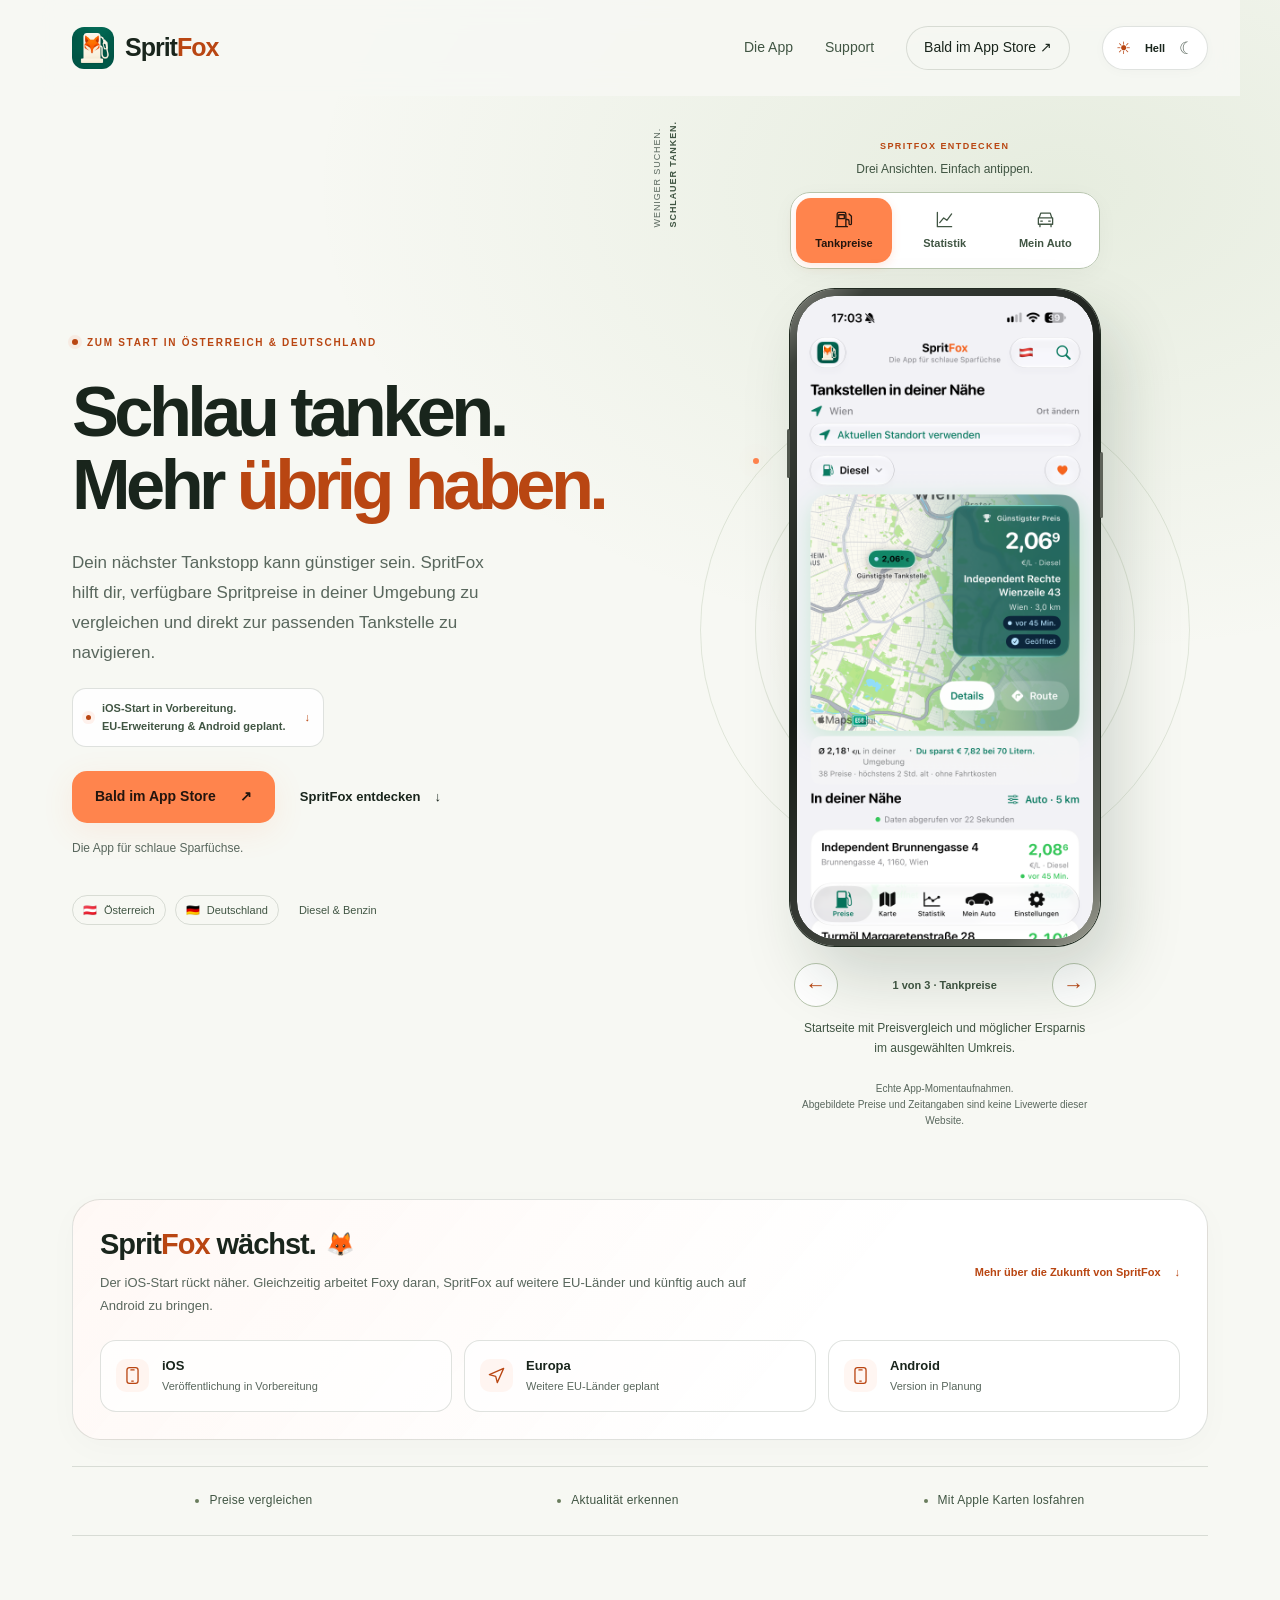
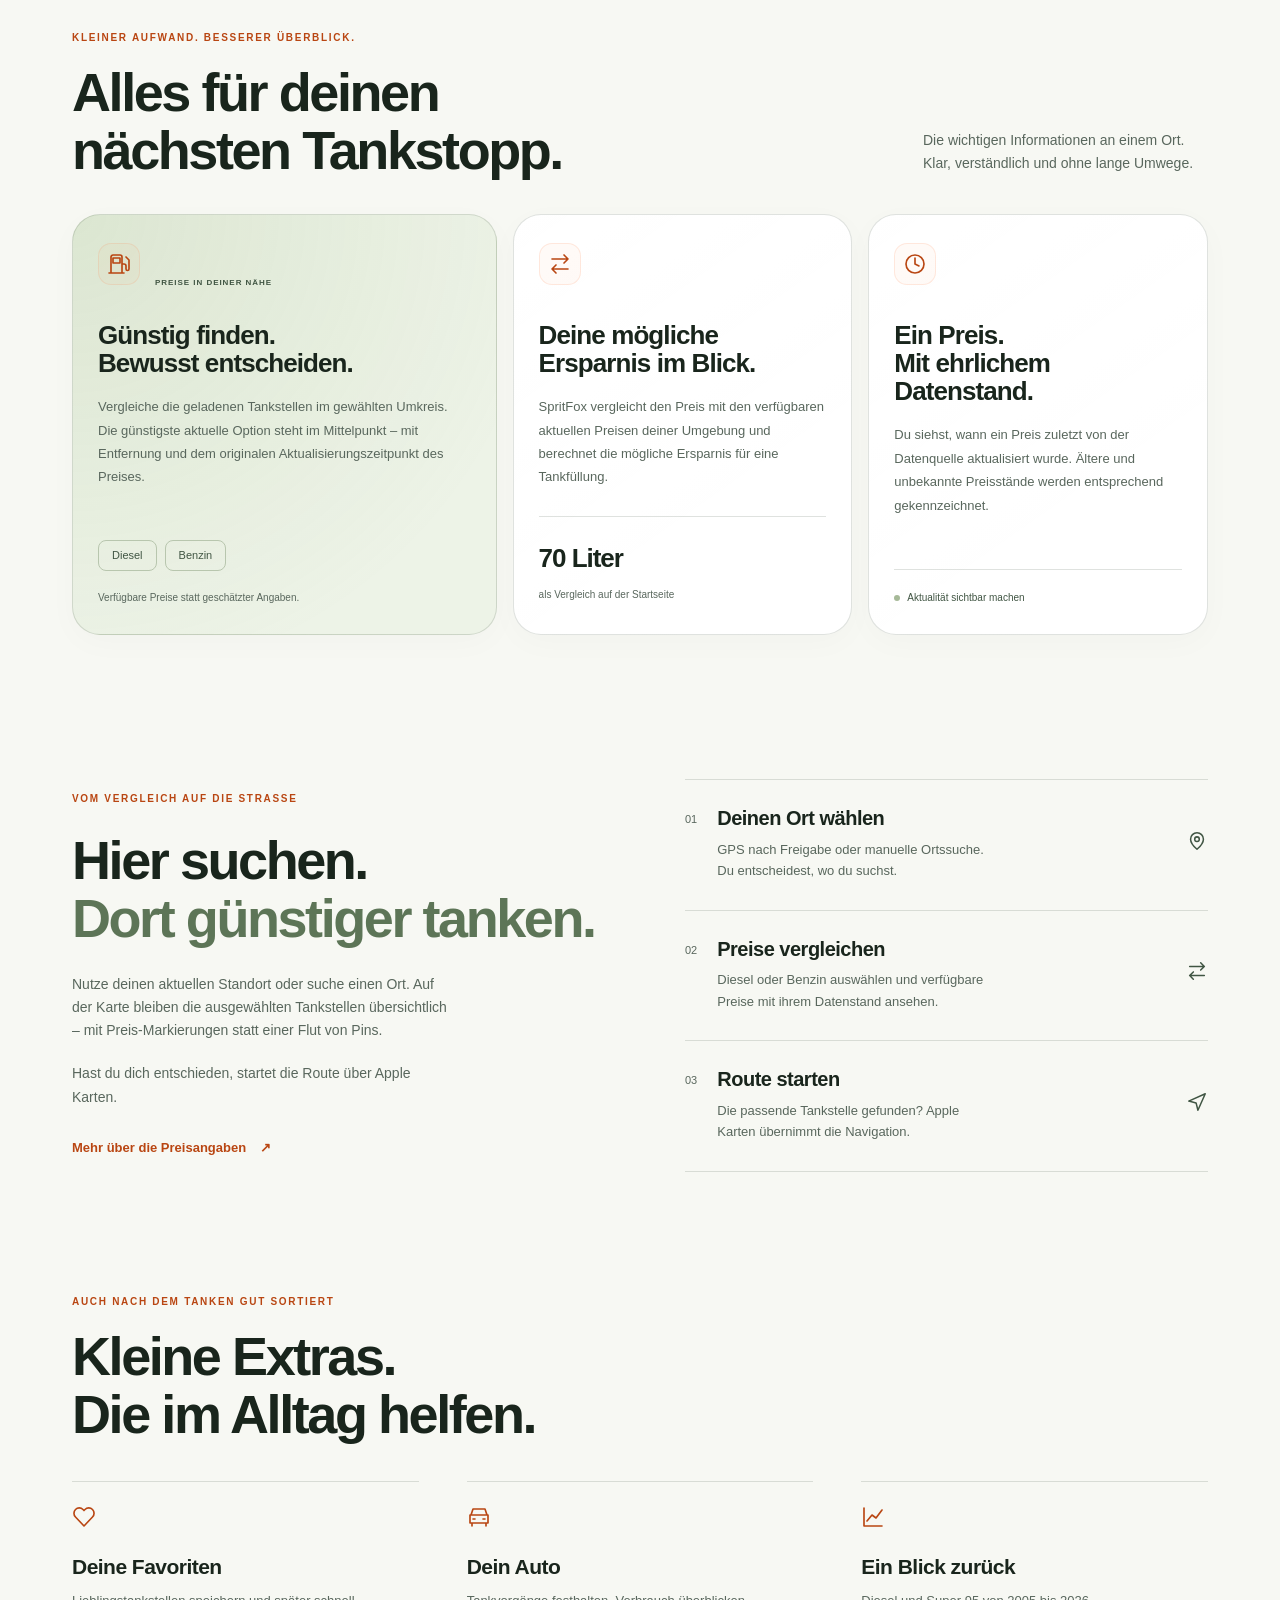
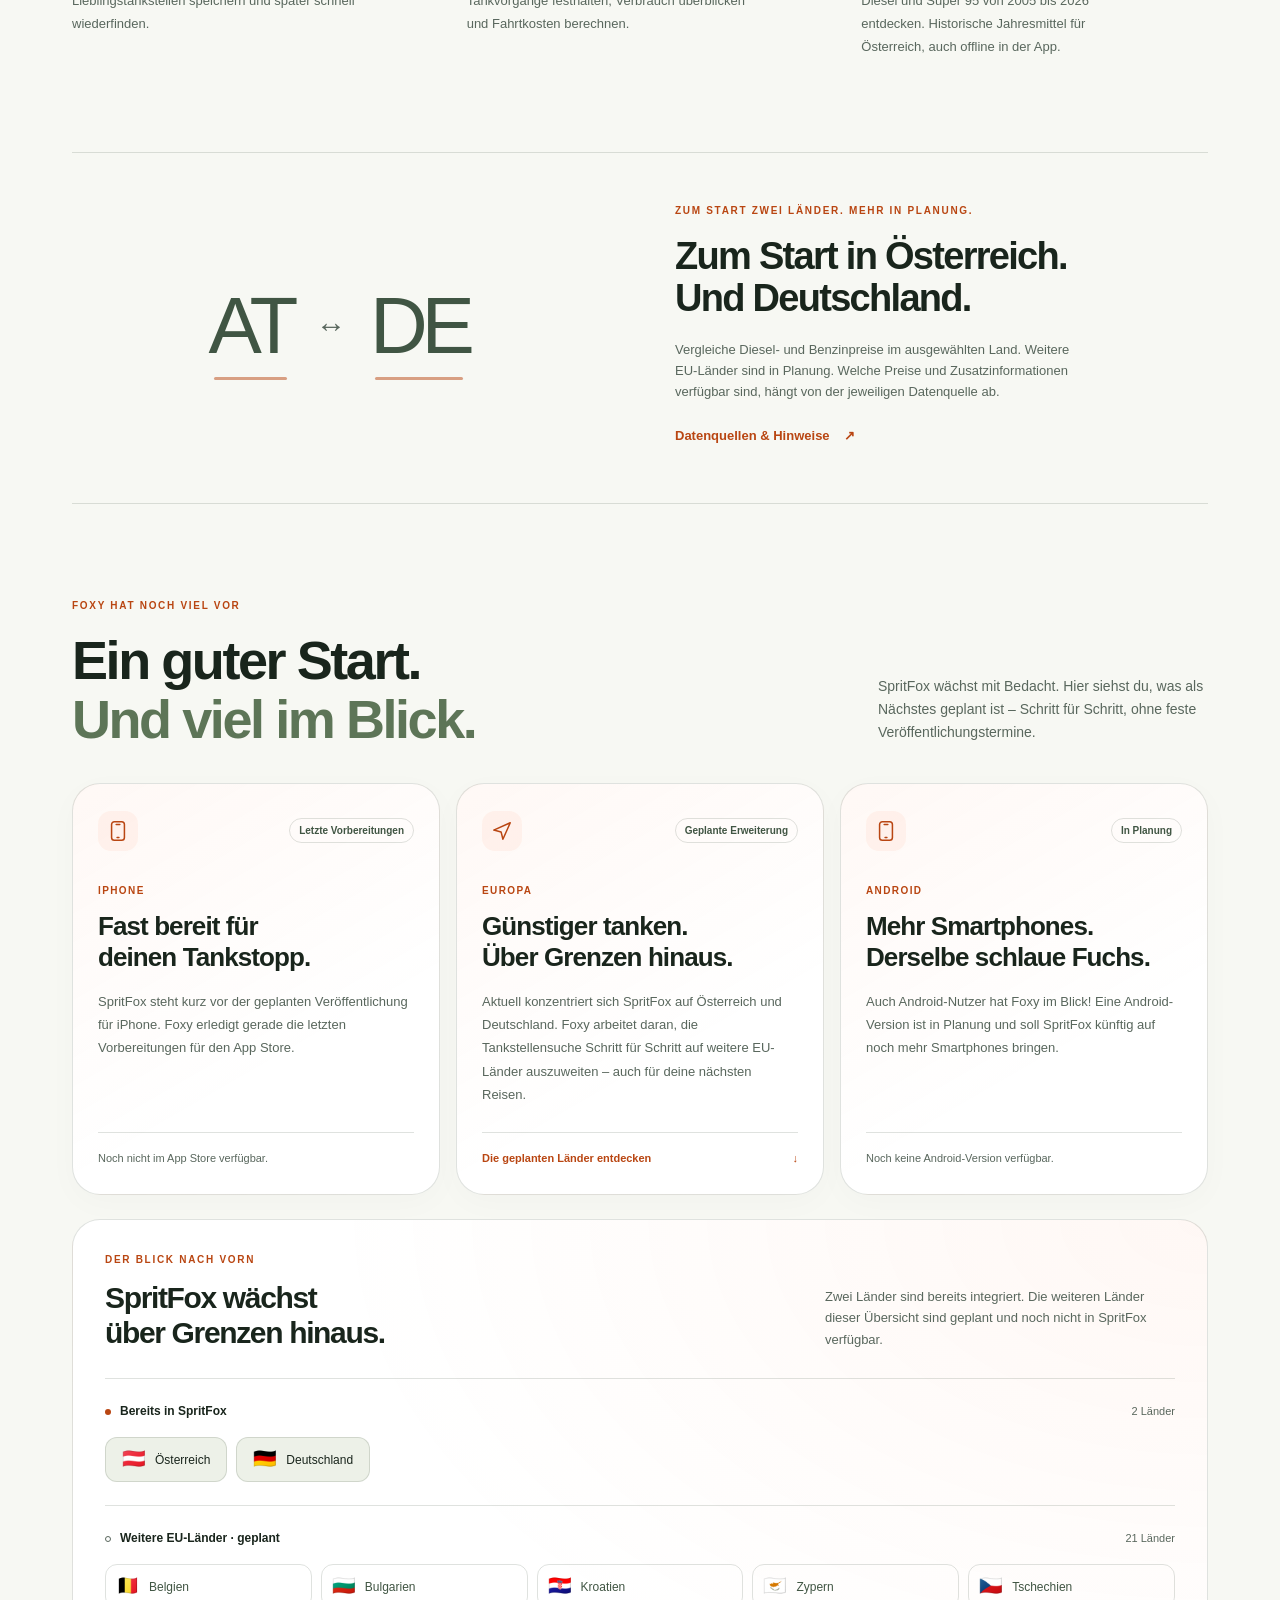
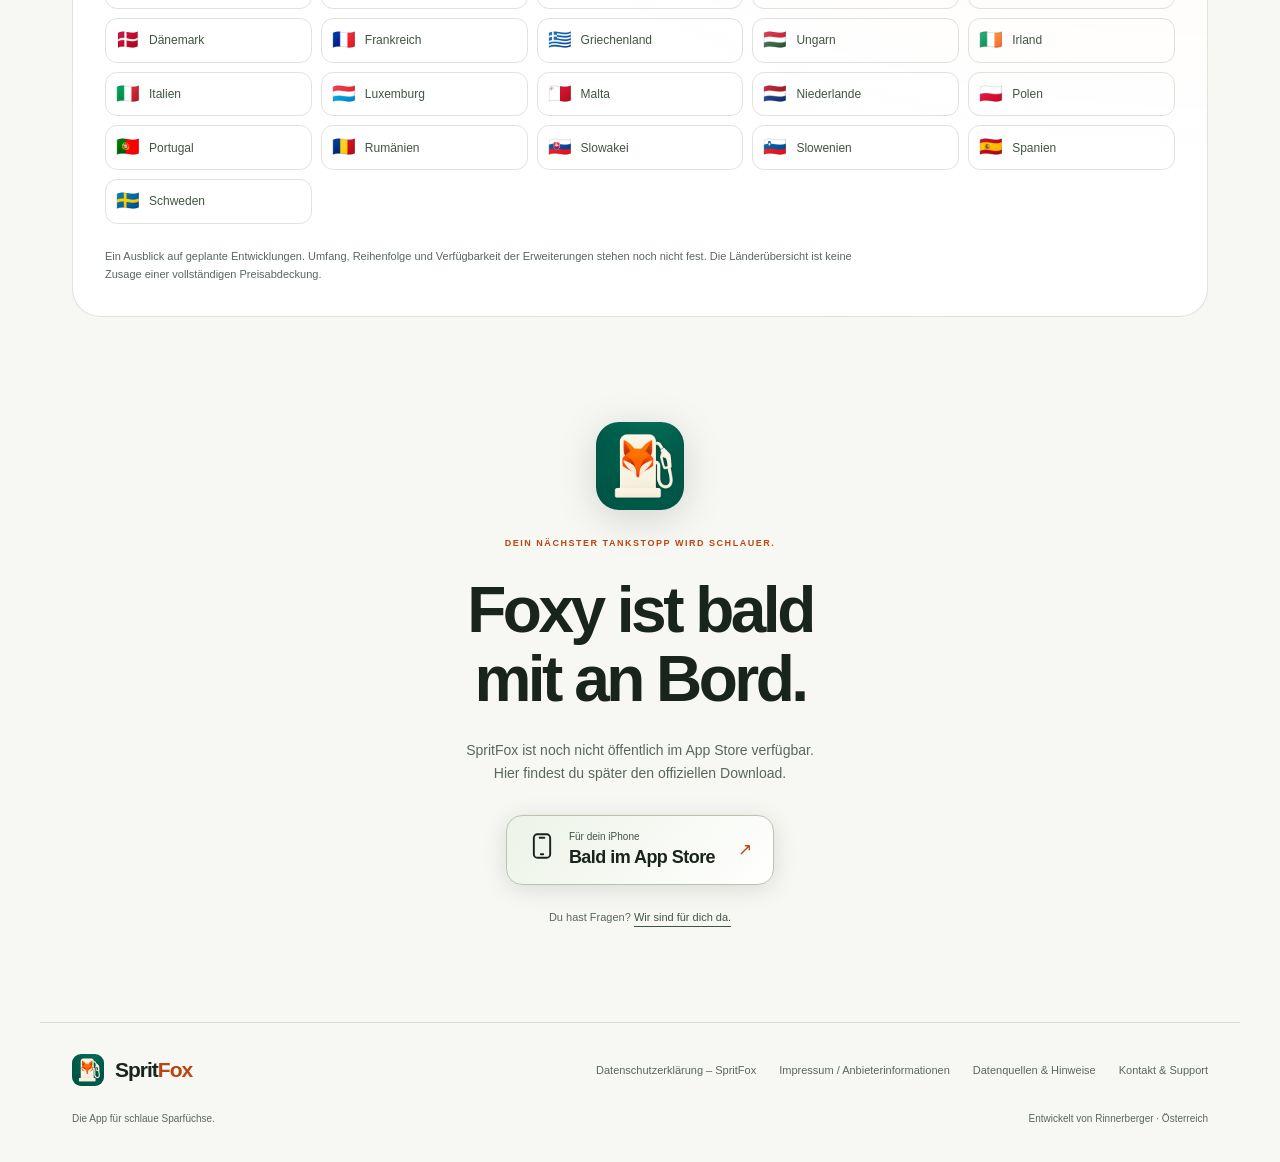
==== commit fb3e2896: "SpritFox-Ausblick direkt unter dem Hero hervorheben Kompakte Vorschau zu iOS, EU-Erweiterung und And" ====
--- a/index.html
+++ b/index.html
@@ -4,16 +4,17 @@
 <meta name="referrer" content="no-referrer">
 <meta http-equiv="Content-Security-Policy" content="default-src 'none'; script-src 'self'; style-src 'self'; img-src 'self'; base-uri 'none'; form-action 'none'">
 <meta name="description" content="SpritFox – Die App für schlaue Sparfüchse. Verfügbare Diesel- und Benzinpreise in Österreich und Deutschland vergleichen. Bald im App Store.">
-<title>Die App für schlaue Sparfüchse · SpritFox</title><script src="./theme-init.js"></script><script src="./site.js?v=975fafb6a2c3" defer></script><link rel="stylesheet" href="./styles.css?v=99eda01a1fd5"><link rel="icon" type="image/png" href="./foxy.png"></head>
+<title>Die App für schlaue Sparfüchse · SpritFox</title><script src="./theme-init.js"></script><script src="./site.js?v=975fafb6a2c3" defer></script><link rel="stylesheet" href="./styles.css?v=366a15aa33d5"><link rel="icon" type="image/png" href="./foxy.png"></head>
 <body><a class="skip-link" href="#inhalt">Zum Inhalt</a><header class="site-header"><a class="brand" href="./index.html" aria-label="SpritFox Startseite"><img src="./foxy.png" width="42" height="42" alt=""><span>Sprit<span class="fox">Fox</span></span></a><nav class="header-nav" aria-label="Hauptnavigation"><a href="./index.html#funktionen">Die App</a><a href="./support/index.html">Support</a><a class="nav-cta" href="./index.html#download">Bald im App Store <span aria-hidden="true">↗</span></a><div class="theme-controls"><button class="theme-toggle" id="theme-toggle" type="button" aria-pressed="false" aria-label="Dunkelmodus einschalten"><span class="theme-sun" aria-hidden="true">☀</span><span class="theme-label">Design</span><span class="theme-moon" aria-hidden="true">☾</span></button><button class="theme-reset" id="theme-reset" type="button" hidden title="Systemeinstellung verwenden" aria-label="Systemeinstellung verwenden">Auto</button></div></nav></header>
 <main id="inhalt" class="landing"><section class="hero" aria-labelledby="hero-title">
   <div class="hero-copy">
-    <div class="eyebrow"><span class="live-dot" aria-hidden="true"></span> FÜR ÖSTERREICH &amp; DEUTSCHLAND</div>
+    <div class="eyebrow"><span class="live-dot" aria-hidden="true"></span> ZUM START IN ÖSTERREICH &amp; DEUTSCHLAND</div>
     <h1 id="hero-title">Schlau tanken.<br>Mehr <span class="accent-word">übrig haben.</span></h1>
     <p class="hero-description">Dein nächster Tankstopp kann günstiger sein. SpritFox hilft dir, verfügbare Spritpreise in deiner Umgebung zu vergleichen und direkt zur passenden Tankstelle zu navigieren.</p>
+    <a class="hero-outlook" href="#wachstum"><span class="live-dot" aria-hidden="true"></span><span>iOS-Start in Vorbereitung.<br>EU-Erweiterung &amp; Android geplant.</span><span aria-hidden="true">↓</span></a>
     <div class="hero-actions"><a class="button button-primary" href="#download">Bald im App Store <span aria-hidden="true">↗</span></a><a class="text-link" href="#funktionen">SpritFox entdecken <span aria-hidden="true">↓</span></a></div>
     <div class="hero-note">Die App für schlaue Sparfüchse.</div>
-    <div class="country-pills" aria-label="Unterstützte Länder und Kraftstoffe"><span><span aria-hidden="true">🇦🇹</span> Österreich</span><span><span aria-hidden="true">🇩🇪</span> Deutschland</span><span>Diesel &amp; Benzin</span></div>
+    <div class="country-pills" aria-label="Zum Start unterstützte Länder und Kraftstoffe"><span><span aria-hidden="true">🇦🇹</span> Österreich</span><span><span aria-hidden="true">🇩🇪</span> Deutschland</span><span>Diesel &amp; Benzin</span></div>
   </div>
   <div class="hero-visual">
     <div class="orbit orbit-one" aria-hidden="true"></div><div class="orbit orbit-two" aria-hidden="true"></div>
@@ -21,6 +22,14 @@
     <div class="phone-demo"><div class="preview-intro"><span class="preview-eyebrow">SPRITFOX ENTDECKEN</span><p id="preview-hint">Drei Ansichten. Einfach antippen.</p></div><fieldset class="preview-tabs" aria-describedby="preview-hint"><legend class="sr-only">App-Vorschau auswählen</legend><input type="radio" name="app-preview" id="preview-tankpreise" value="tankpreise" checked><label for="preview-tankpreise"><span class="preview-tab-icon"><svg viewBox="0 0 24 24" aria-hidden="true"><path d="M4 21V5a2 2 0 0 1 2-2h7a2 2 0 0 1 2 2v16M2 21h15M6 6h7v5H6zM15 12h2a2 2 0 0 1 2 2v3a1.5 1.5 0 0 0 3 0V8l-3-3"/></svg></span><span>Tankpreise</span></label><input type="radio" name="app-preview" id="preview-statistik" value="statistik"><label for="preview-statistik"><span class="preview-tab-icon"><svg viewBox="0 0 24 24" aria-hidden="true"><path d="M3 3v18h18M6 16l5-6 4 3 6-8"/></svg></span><span>Statistik</span></label><input type="radio" name="app-preview" id="preview-mein-auto" value="mein-auto"><label for="preview-mein-auto"><span class="preview-tab-icon"><svg viewBox="0 0 24 24" aria-hidden="true"><path d="m4 10 2-6h12l2 6M3 10h18v8H3zM5 18v3m14-3v3M6 14h2m8 0h2"/></svg></span><span>Mein Auto</span></label></fieldset><div class="device-wrap"><div class="phone-frame"><div class="phone-screen"><figure class="app-panel" data-view="tankpreise" aria-label="Tankpreise – echte App-Momentaufnahme"><picture data-capture><source data-dark-capture media="(prefers-color-scheme: dark)" srcset="./assets/screenshots/spritfox-tankpreise-dunkel.webp" type="image/webp"><img src="./assets/screenshots/spritfox-tankpreise-hell.webp" width="1320" height="2868" loading="lazy" decoding="async" alt="SpritFox – Tankpreise im Hellmodus. Echte App-Momentaufnahme." data-alt-light="SpritFox – Tankpreise im Hellmodus. Echte App-Momentaufnahme." data-alt-dark="SpritFox – Tankpreise im Dunkelmodus. Echte App-Momentaufnahme."></picture></figure><figure class="app-panel" data-view="statistik" aria-label="Statistik – echte App-Momentaufnahme"><picture data-capture><source data-dark-capture media="(prefers-color-scheme: dark)" srcset="./assets/screenshots/spritfox-statistik-dunkel.webp" type="image/webp"><img src="./assets/screenshots/spritfox-statistik-hell.webp" width="1320" height="2868" loading="lazy" decoding="async" alt="SpritFox – Statistik im Hellmodus. Echte App-Momentaufnahme." data-alt-light="SpritFox – Statistik im Hellmodus. Echte App-Momentaufnahme." data-alt-dark="SpritFox – Statistik im Dunkelmodus. Echte App-Momentaufnahme."></picture></figure><figure class="app-panel" data-view="mein-auto" aria-label="Mein Auto – echte App-Momentaufnahme"><picture data-capture><source data-dark-capture media="(prefers-color-scheme: dark)" srcset="./assets/screenshots/spritfox-mein-auto-dunkel.webp" type="image/webp"><img src="./assets/screenshots/spritfox-mein-auto-hell.webp" width="1320" height="2868" loading="lazy" decoding="async" alt="SpritFox – Mein Auto im Hellmodus. Echte App-Momentaufnahme." data-alt-light="SpritFox – Mein Auto im Hellmodus. Echte App-Momentaufnahme." data-alt-dark="SpritFox – Mein Auto im Dunkelmodus. Echte App-Momentaufnahme."></picture></figure></div></div></div><div class="preview-navigation" hidden><button type="button" data-preview-step="-1" aria-label="Vorherige App-Ansicht"><span aria-hidden="true">←</span></button><span class="preview-position" aria-live="polite" aria-atomic="true">1 von 3 · Tankpreise</span><button type="button" data-preview-step="1" aria-label="Nächste App-Ansicht"><span aria-hidden="true">→</span></button></div><div class="preview-descriptions"><div class="capture-description" data-description="tankpreise">Startseite mit Preisvergleich und möglicher Ersparnis im ausgewählten Umkreis.</div><div class="capture-description" data-description="statistik">Historische Jahresmittel für Österreich – einschließlich des vorläufigen Jahres 2026.</div><div class="capture-description" data-description="mein-auto">Fahrzeugverbrauch, Fahrtkostenrechner und Tankbuch in SpritFox.</div></div><div class="preview-label">Echte App-Momentaufnahmen.<br>Abgebildete Preise und Zeitangaben sind keine Livewerte dieser Website.</div></div>
 
   </div>
+</section>
+<section class="growth-preview" id="wachstum" aria-labelledby="growth-title">
+  <div class="growth-intro"><div><h2 id="growth-title">Sprit<span class="fox">Fox</span> wächst. <span aria-hidden="true">🦊</span></h2><p>Der iOS-Start rückt näher. Gleichzeitig arbeitet Foxy daran, SpritFox auf weitere EU-Länder und künftig auch auf Android zu bringen.</p></div><a class="text-link" href="#ausblick">Mehr über die Zukunft von SpritFox <span aria-hidden="true">↓</span></a></div>
+  <ul class="growth-list" aria-label="Geplante Entwicklungen">
+    <li><span class="growth-icon" aria-hidden="true"><svg viewBox="0 0 24 24" aria-hidden="true"><rect x="5" y="2" width="14" height="20" rx="3"/><path d="M10 5h4m-3 14h2"/></svg></span><div><strong>iOS</strong><span>Veröffentlichung in Vorbereitung</span></div></li>
+    <li><span class="growth-icon" aria-hidden="true"><svg viewBox="0 0 24 24" aria-hidden="true"><path d="m3 11 18-8-8 18-2-8-8-2Z"/></svg></span><div><strong>Europa</strong><span>Weitere EU-Länder geplant</span></div></li>
+    <li><span class="growth-icon" aria-hidden="true"><svg viewBox="0 0 24 24" aria-hidden="true"><rect x="5" y="2" width="14" height="20" rx="3"/><path d="M10 5h4m-3 14h2"/></svg></span><div><strong>Android</strong><span>Version in Planung</span></div></li>
+  </ul>
 </section>
 <div class="feature-strip" aria-label="SpritFox im Überblick"><span>Preise vergleichen</span><span>Aktualität erkennen</span><span>Mit Apple Karten losfahren</span></div>
 <section class="section" id="funktionen" aria-labelledby="features-title">
@@ -44,7 +53,7 @@
   <article><span class="extra-icon" aria-hidden="true"><svg viewBox="0 0 24 24" aria-hidden="true"><path d="m4 10 2-6h12l2 6M3 10h18v8H3zM5 18v3m14-3v3M6 14h2m8 0h2"/></svg></span><h3>Dein Auto</h3><p>Tankvorgänge festhalten, Verbrauch überblicken und Fahrtkosten berechnen.</p></article>
   <article><span class="extra-icon" aria-hidden="true"><svg viewBox="0 0 24 24" aria-hidden="true"><path d="M3 3v18h18M6 16l5-6 4 3 6-8"/></svg></span><h3>Ein Blick zurück</h3><p>Diesel und Super 95 von 2005 bis 2026 entdecken. Historische Jahresmittel für Österreich, auch offline in der App.</p></article>
 </div></section>
-<section class="availability section" aria-labelledby="availability-title"><div class="country-art" aria-hidden="true"><span>AT</span><span class="country-divider">↔</span><span>DE</span></div><div><div class="eyebrow">ZWEI LÄNDER. EIN KLARER ÜBERBLICK.</div><h2 id="availability-title">Für Österreich.<br>Und Deutschland.</h2><p>Vergleiche Diesel- und Benzinpreise im ausgewählten Land. Welche Preise und Zusatzinformationen verfügbar sind, hängt von der jeweiligen Datenquelle ab.</p><a class="text-link" href="./datenquellen/index.html">Datenquellen &amp; Hinweise <span aria-hidden="true">↗</span></a></div></section>
+<section class="availability section" aria-labelledby="availability-title"><div class="country-art" aria-hidden="true"><span>AT</span><span class="country-divider">↔</span><span>DE</span></div><div><div class="eyebrow">ZUM START ZWEI LÄNDER. MEHR IN PLANUNG.</div><h2 id="availability-title">Zum Start in Österreich.<br>Und Deutschland.</h2><p>Vergleiche Diesel- und Benzinpreise im ausgewählten Land. Weitere EU-Länder sind in Planung. Welche Preise und Zusatzinformationen verfügbar sind, hängt von der jeweiligen Datenquelle ab.</p><a class="text-link" href="./datenquellen/index.html">Datenquellen &amp; Hinweise <span aria-hidden="true">↗</span></a></div></section>
 <section class="section future" id="ausblick" aria-labelledby="future-title">
   <div class="section-heading future-heading">
     <div><div class="eyebrow">FOXY HAT NOCH VIEL VOR</div><h2 id="future-title">Ein guter Start.<br><span class="muted-heading">Und viel im Blick.</span></h2></div>
--- a/styles.css
+++ b/styles.css
@@ -70,3 +70,24 @@
 @media(max-width:760px){.future-grid{grid-template-columns:1fr}.future-card{padding:25px}.future-card-top{margin-bottom:24px}.future-countries-heading{align-items:flex-start;flex-direction:column;gap:18px}.future-countries-heading>p{max-width:460px}.future-country-list{grid-template-columns:repeat(3,minmax(0,1fr))}.future-countries{padding:26px}.future-heading p{max-width:460px}}
 @media(max-width:600px){.future-country-list{grid-template-columns:repeat(2,minmax(0,1fr))}.future-countries{padding:22px 17px}.future-country-list li{padding:8px;font-size:11px;gap:7px}.country-group h4>span:last-child{margin-left:0}.future-countries-heading h3{font-size:28px}}
 @media(prefers-reduced-motion:reduce){.future-card:hover{transform:none}}
+
+/* Compact outlook below the hero; its short hero link is visible before the full phone preview on mobile. */
+.hero-outlook{display:flex;align-items:center;gap:11px;width:fit-content;max-width:100%;margin:-10px 0 24px;padding:10px 13px;border:1px solid var(--line);border-radius:14px;background:color-mix(in srgb,var(--surface) 85%,transparent);color:var(--soft);font-size:11px;font-weight:550;line-height:1.65;text-decoration:none;transition:border-color .2s ease,background-color .2s ease}
+.hero-outlook .live-dot{flex:none;width:5px;height:5px}
+.hero-outlook>span:last-child{margin-left:8px;color:var(--accent)}
+.hero-outlook:hover{border-color:var(--accent);color:var(--ink);background:var(--surface)}
+.growth-preview{padding:27px;margin:0 0 26px;border:1px solid var(--line);border-radius:var(--radius);background:linear-gradient(130deg,rgba(255,132,77,.055),transparent 65%),color-mix(in srgb,var(--surface) 94%,transparent);backdrop-filter:blur(10px);-webkit-backdrop-filter:blur(10px);box-shadow:0 8px 32px rgba(10,22,12,.025);scroll-margin-top:110px}
+.growth-intro{display:flex;align-items:center;justify-content:space-between;gap:32px;margin-bottom:22px}
+.growth-intro h2{font-size:29px;line-height:1.2;letter-spacing:-.035em;margin-bottom:10px}
+.growth-intro h2>span:last-child{display:inline-block;font-size:23px;vertical-align:2px;margin-left:3px}
+.growth-intro p{max-width:650px;font-size:13px;line-height:1.75;margin:0}
+.growth-intro .text-link{color:var(--accent);flex-shrink:0;font-size:11px;line-height:1.6;min-height:44px;max-width:245px}
+.growth-list{display:grid;grid-template-columns:repeat(3,minmax(0,1fr));gap:12px;list-style:none;margin:0;padding:0}
+.growth-list li{display:flex;align-items:center;gap:13px;min-width:0;padding:15px;border:1px solid var(--line);border-radius:16px;background:color-mix(in srgb,var(--surface) 76%,transparent)}
+.growth-icon{display:inline-flex;align-items:center;justify-content:center;flex:none;width:33px;height:33px;border-radius:10px;background:rgba(255,132,77,.07);color:var(--accent)}
+.growth-icon svg{width:19px;height:19px}
+.growth-list strong{display:block;font-size:13px;line-height:1.5;font-weight:650;color:var(--ink)}
+.growth-list li>div>span{display:block;font-size:11px;line-height:1.6;color:var(--muted);margin-top:3px}
+@supports(animation-timeline:view()){@media(prefers-reduced-motion:no-preference){.growth-preview{animation:rise-in .5s ease-out both;animation-timeline:view();animation-range:entry 0% entry 20%}}}
+@media(max-width:1000px){.growth-intro{align-items:flex-start;flex-direction:column;gap:10px}.growth-intro .text-link{max-width:none}.growth-list li{padding:13px;gap:10px}}
+@media(max-width:600px){.hero-outlook{font-size:11px;margin-bottom:22px}.growth-preview{padding:22px 18px;margin-bottom:22px}.growth-intro{margin-bottom:16px}.growth-intro h2{font-size:27px}.growth-intro p{font-size:12px}.growth-list{grid-template-columns:1fr;gap:8px}.growth-list li{padding:11px 12px}.growth-list li>div{display:grid;grid-template-columns:53px minmax(0,1fr);align-items:center;gap:8px;flex:1;min-width:0}.growth-list li>div>span{margin:0}.growth-list strong{font-size:12px}.growth-icon{width:29px;height:29px}.growth-icon svg{width:18px;height:18px}}
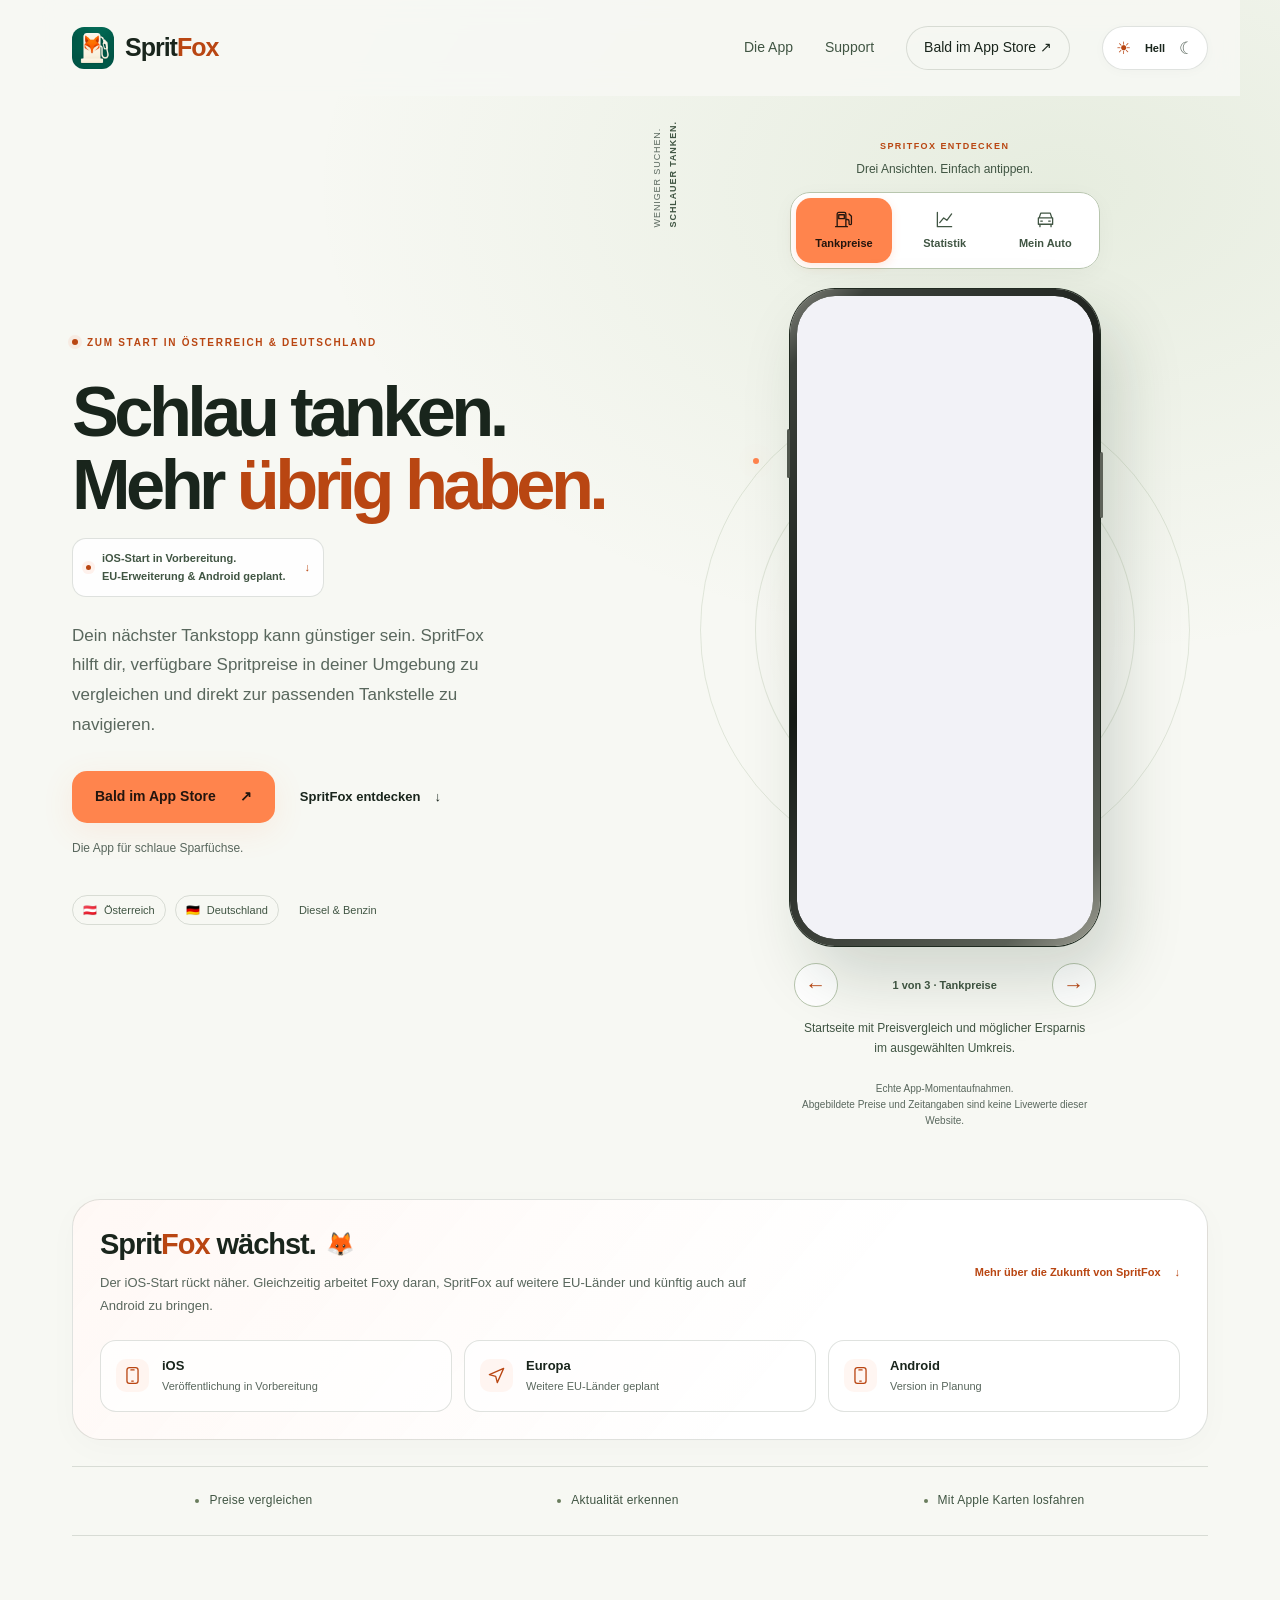
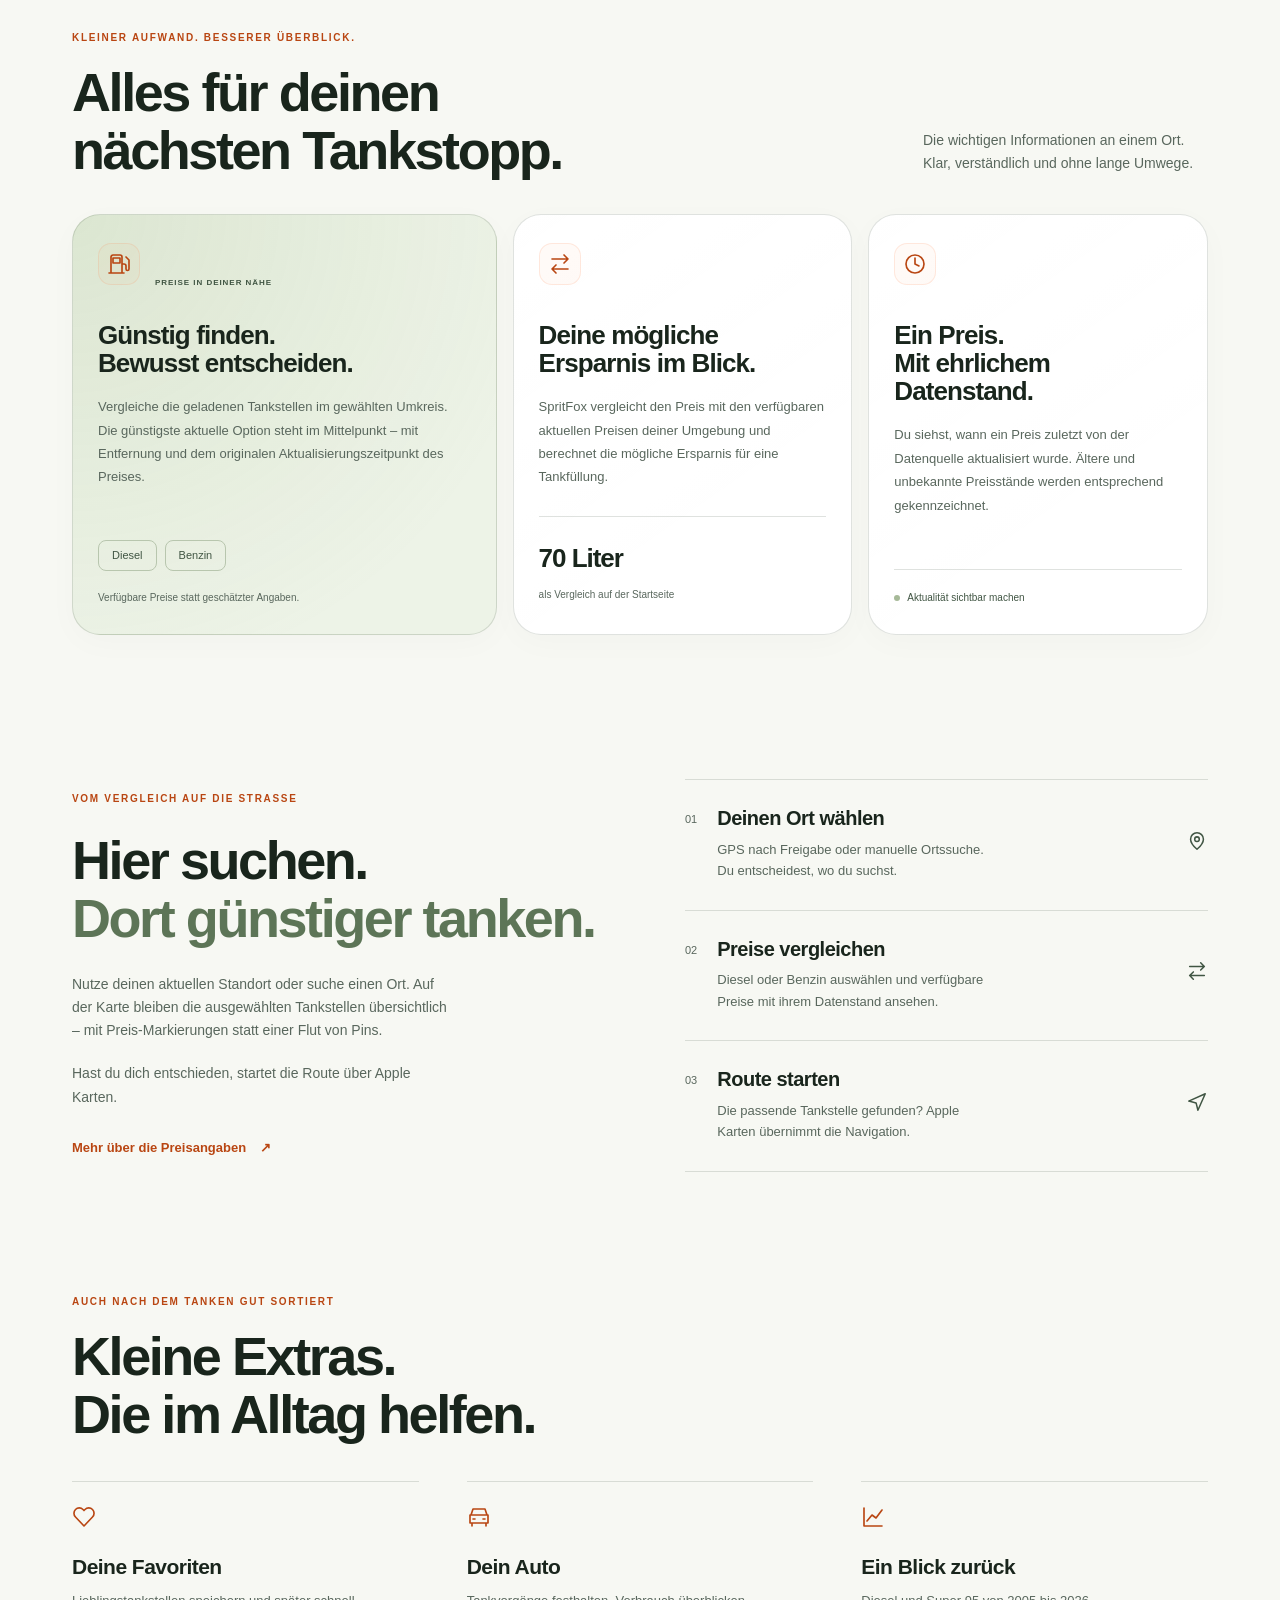
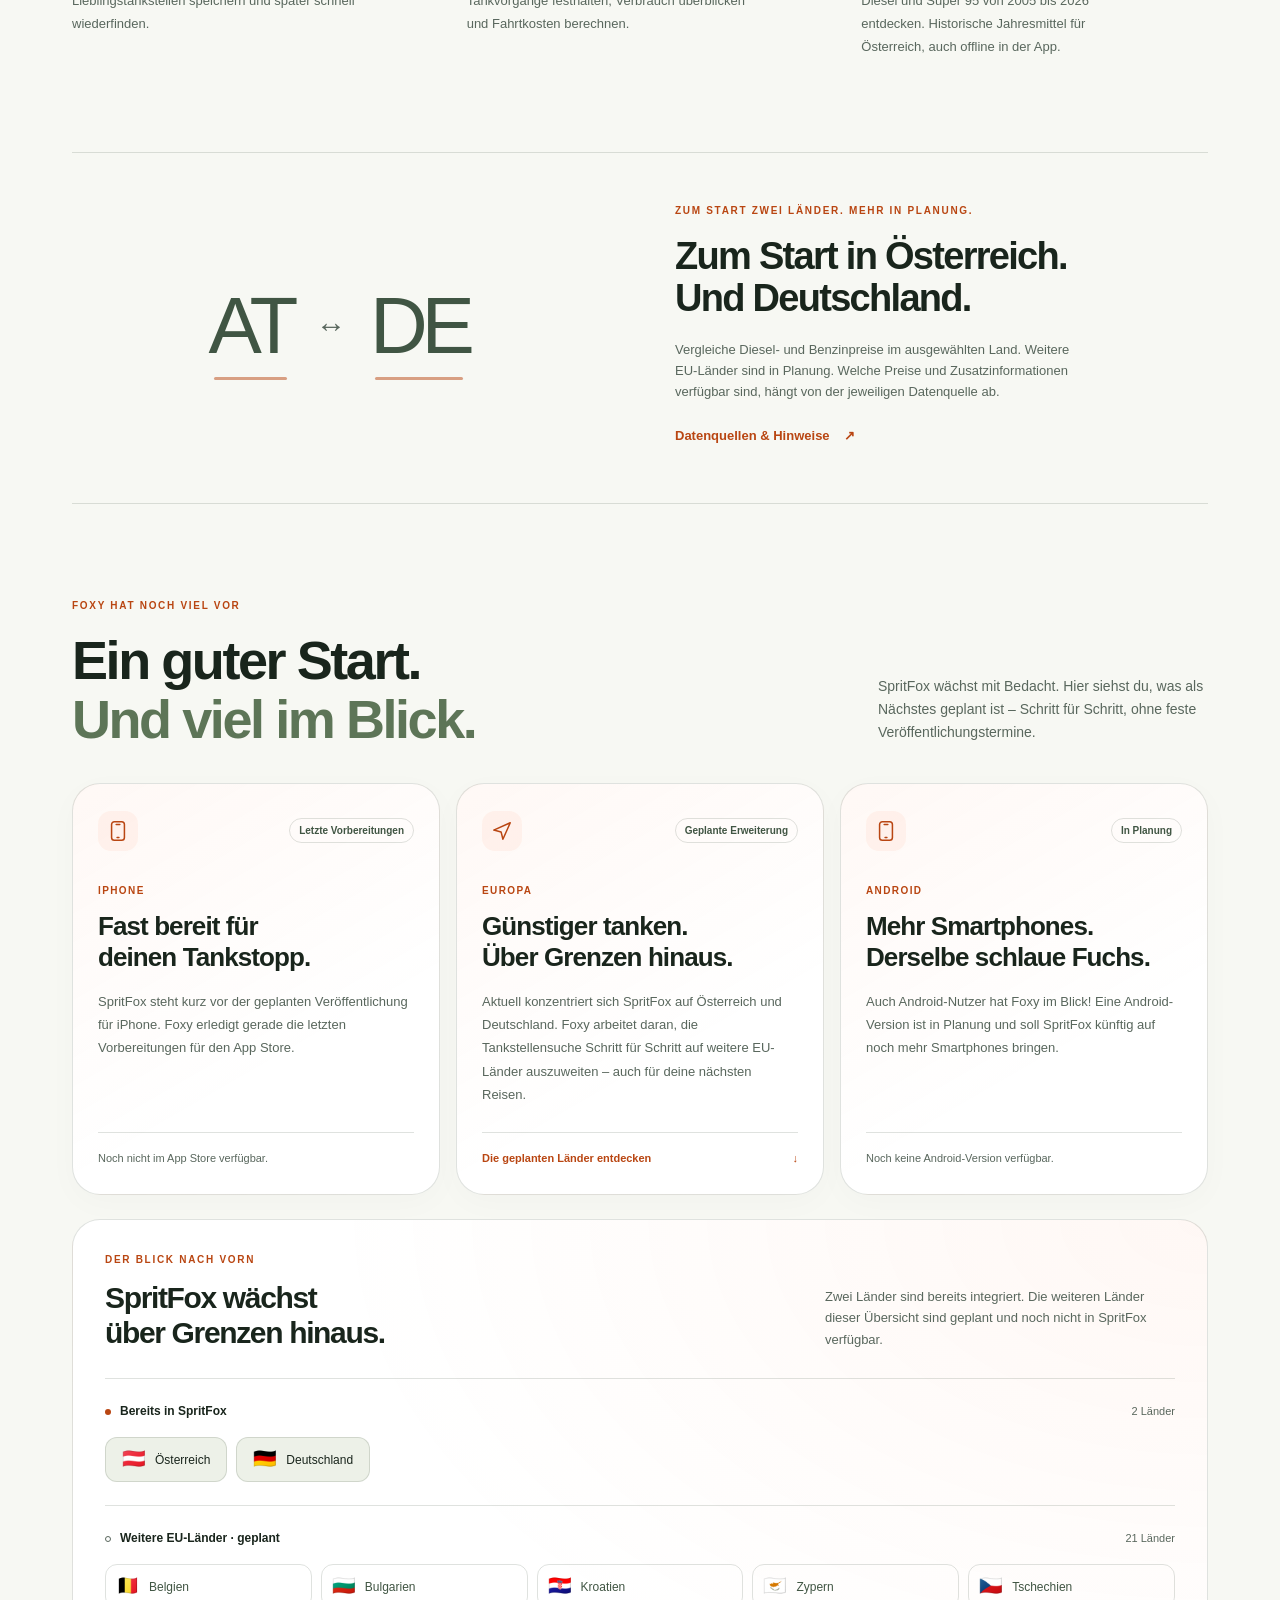
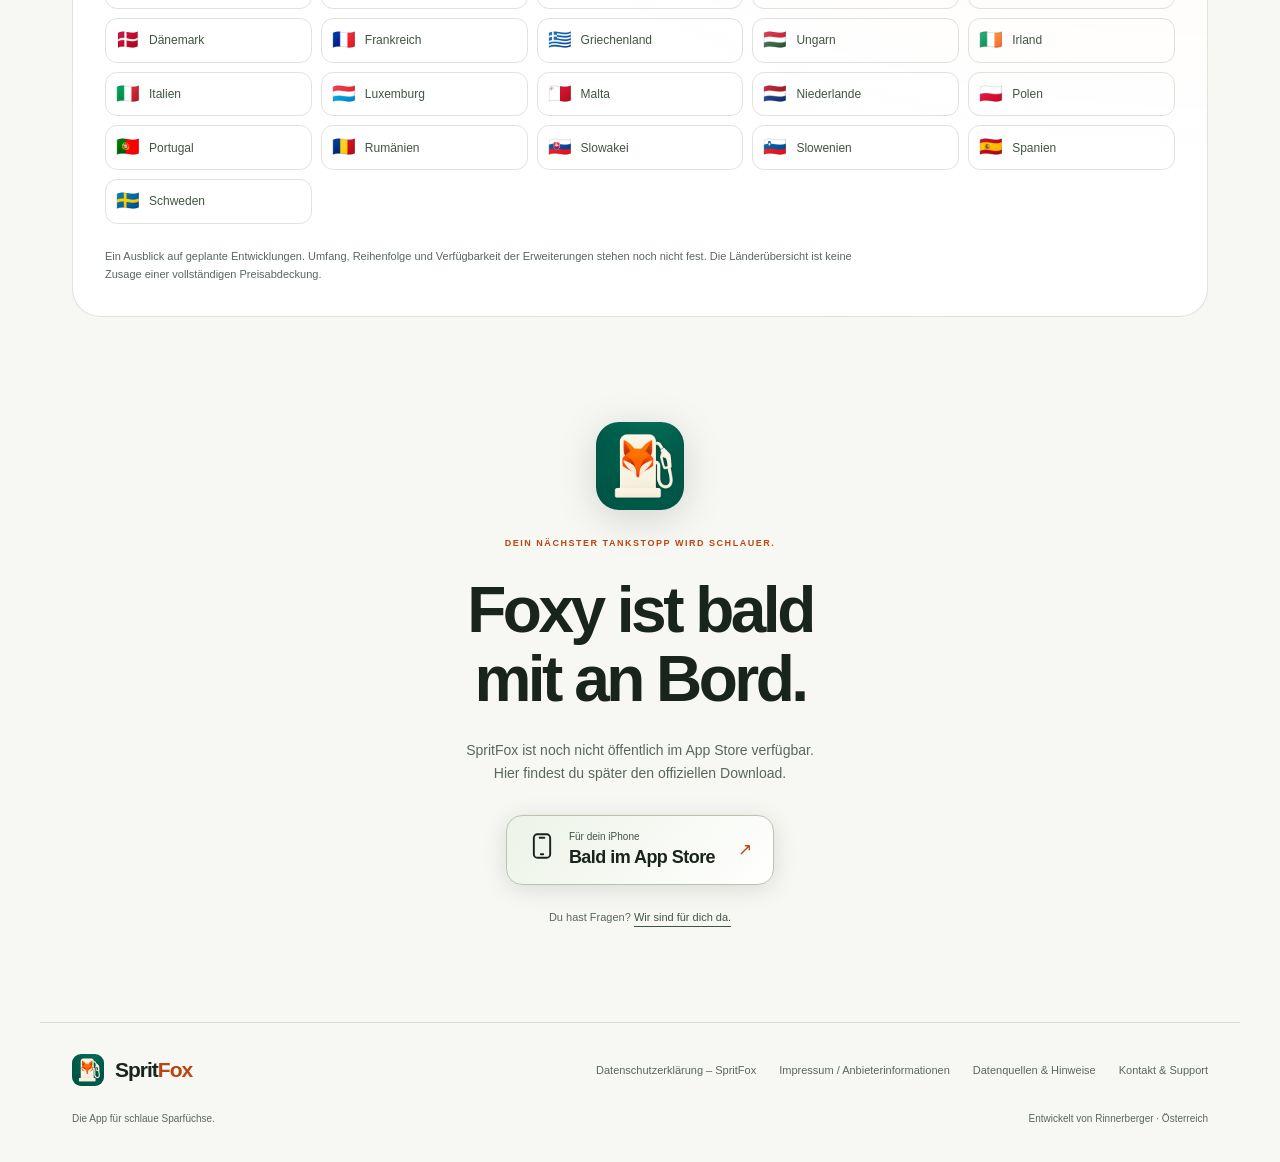
==== commit d9637bb9: "Entwicklungshinweis direkt unter der Hero-Überschrift platzieren Rückt nur den neuen Kurzlink innerh" ====
--- a/index.html
+++ b/index.html
@@ -10,8 +10,8 @@
   <div class="hero-copy">
     <div class="eyebrow"><span class="live-dot" aria-hidden="true"></span> ZUM START IN ÖSTERREICH &amp; DEUTSCHLAND</div>
     <h1 id="hero-title">Schlau tanken.<br>Mehr <span class="accent-word">übrig haben.</span></h1>
+    <a class="hero-outlook" href="#wachstum"><span class="live-dot" aria-hidden="true"></span><span>iOS-Start in Vorbereitung.<br>EU-Erweiterung &amp; Android geplant.</span><span aria-hidden="true">↓</span></a>
     <p class="hero-description">Dein nächster Tankstopp kann günstiger sein. SpritFox hilft dir, verfügbare Spritpreise in deiner Umgebung zu vergleichen und direkt zur passenden Tankstelle zu navigieren.</p>
-    <a class="hero-outlook" href="#wachstum"><span class="live-dot" aria-hidden="true"></span><span>iOS-Start in Vorbereitung.<br>EU-Erweiterung &amp; Android geplant.</span><span aria-hidden="true">↓</span></a>
     <div class="hero-actions"><a class="button button-primary" href="#download">Bald im App Store <span aria-hidden="true">↗</span></a><a class="text-link" href="#funktionen">SpritFox entdecken <span aria-hidden="true">↓</span></a></div>
     <div class="hero-note">Die App für schlaue Sparfüchse.</div>
     <div class="country-pills" aria-label="Zum Start unterstützte Länder und Kraftstoffe"><span><span aria-hidden="true">🇦🇹</span> Österreich</span><span><span aria-hidden="true">🇩🇪</span> Deutschland</span><span>Diesel &amp; Benzin</span></div>
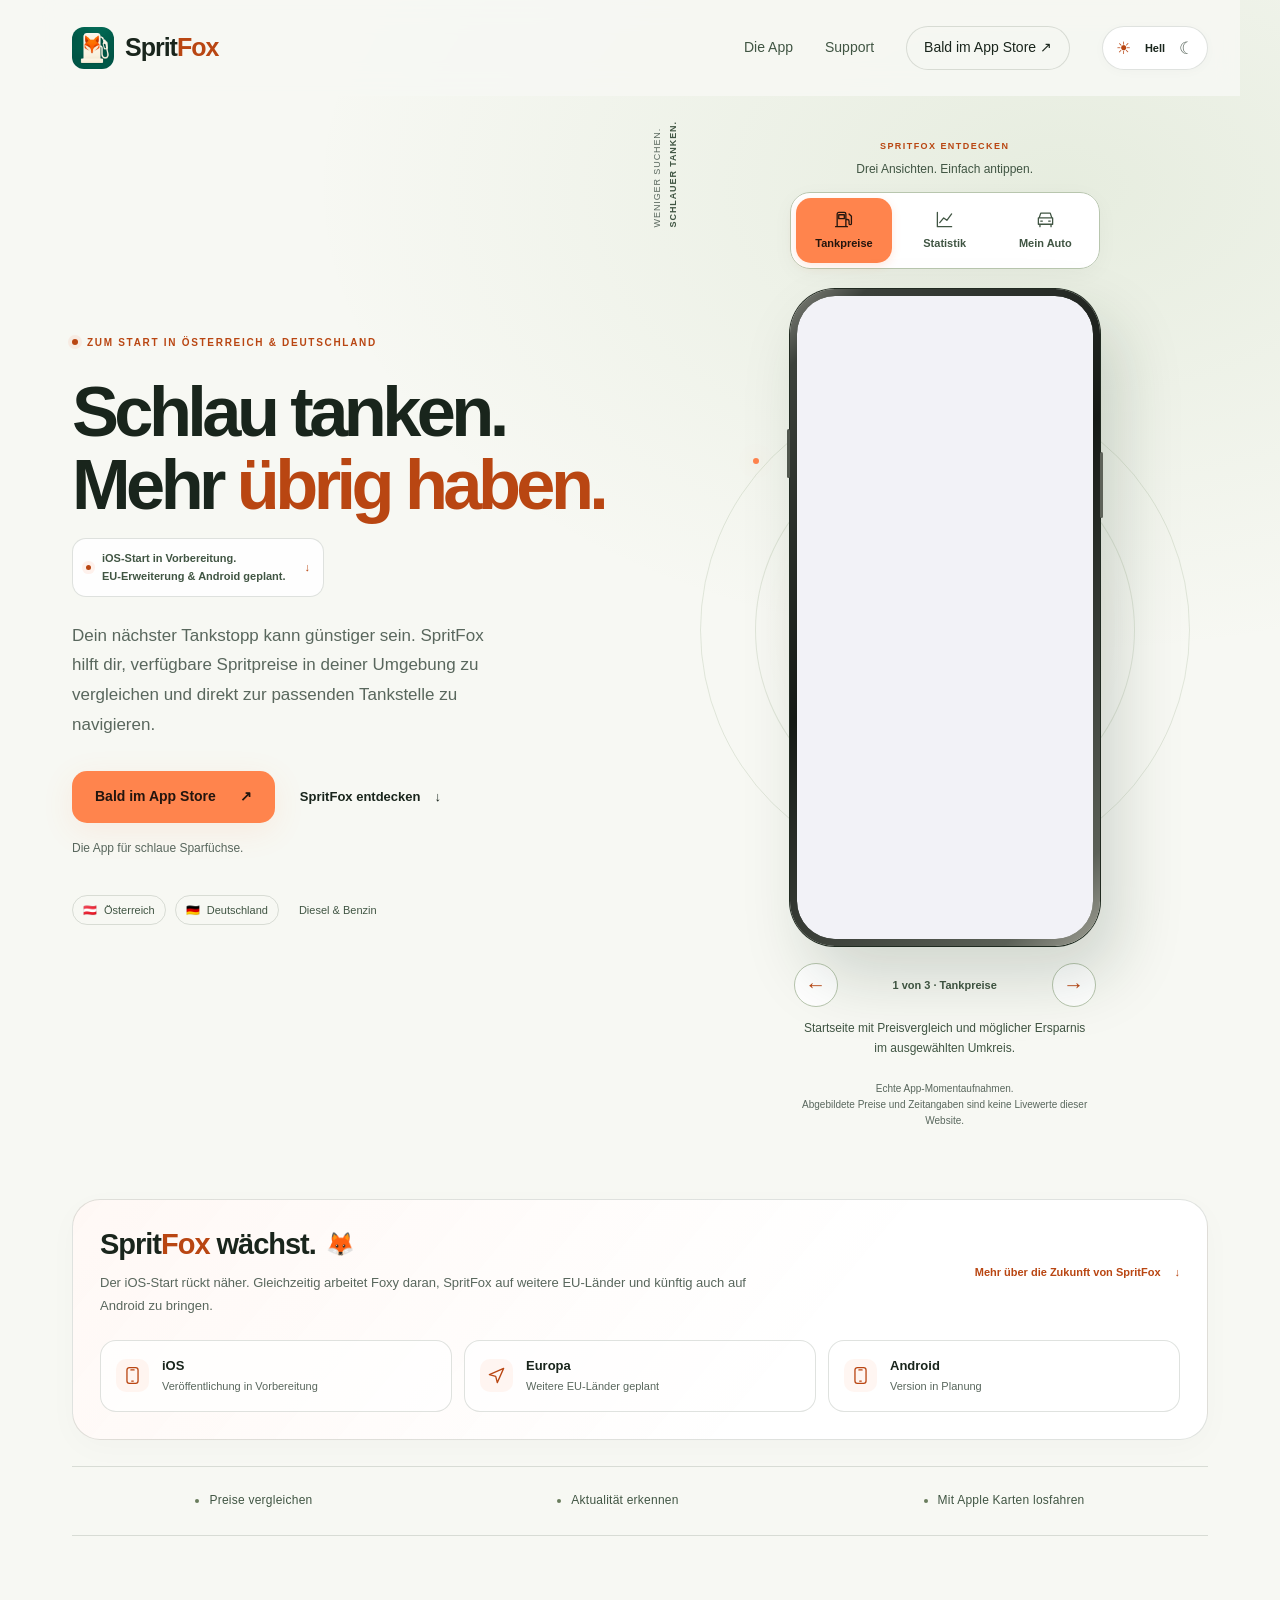
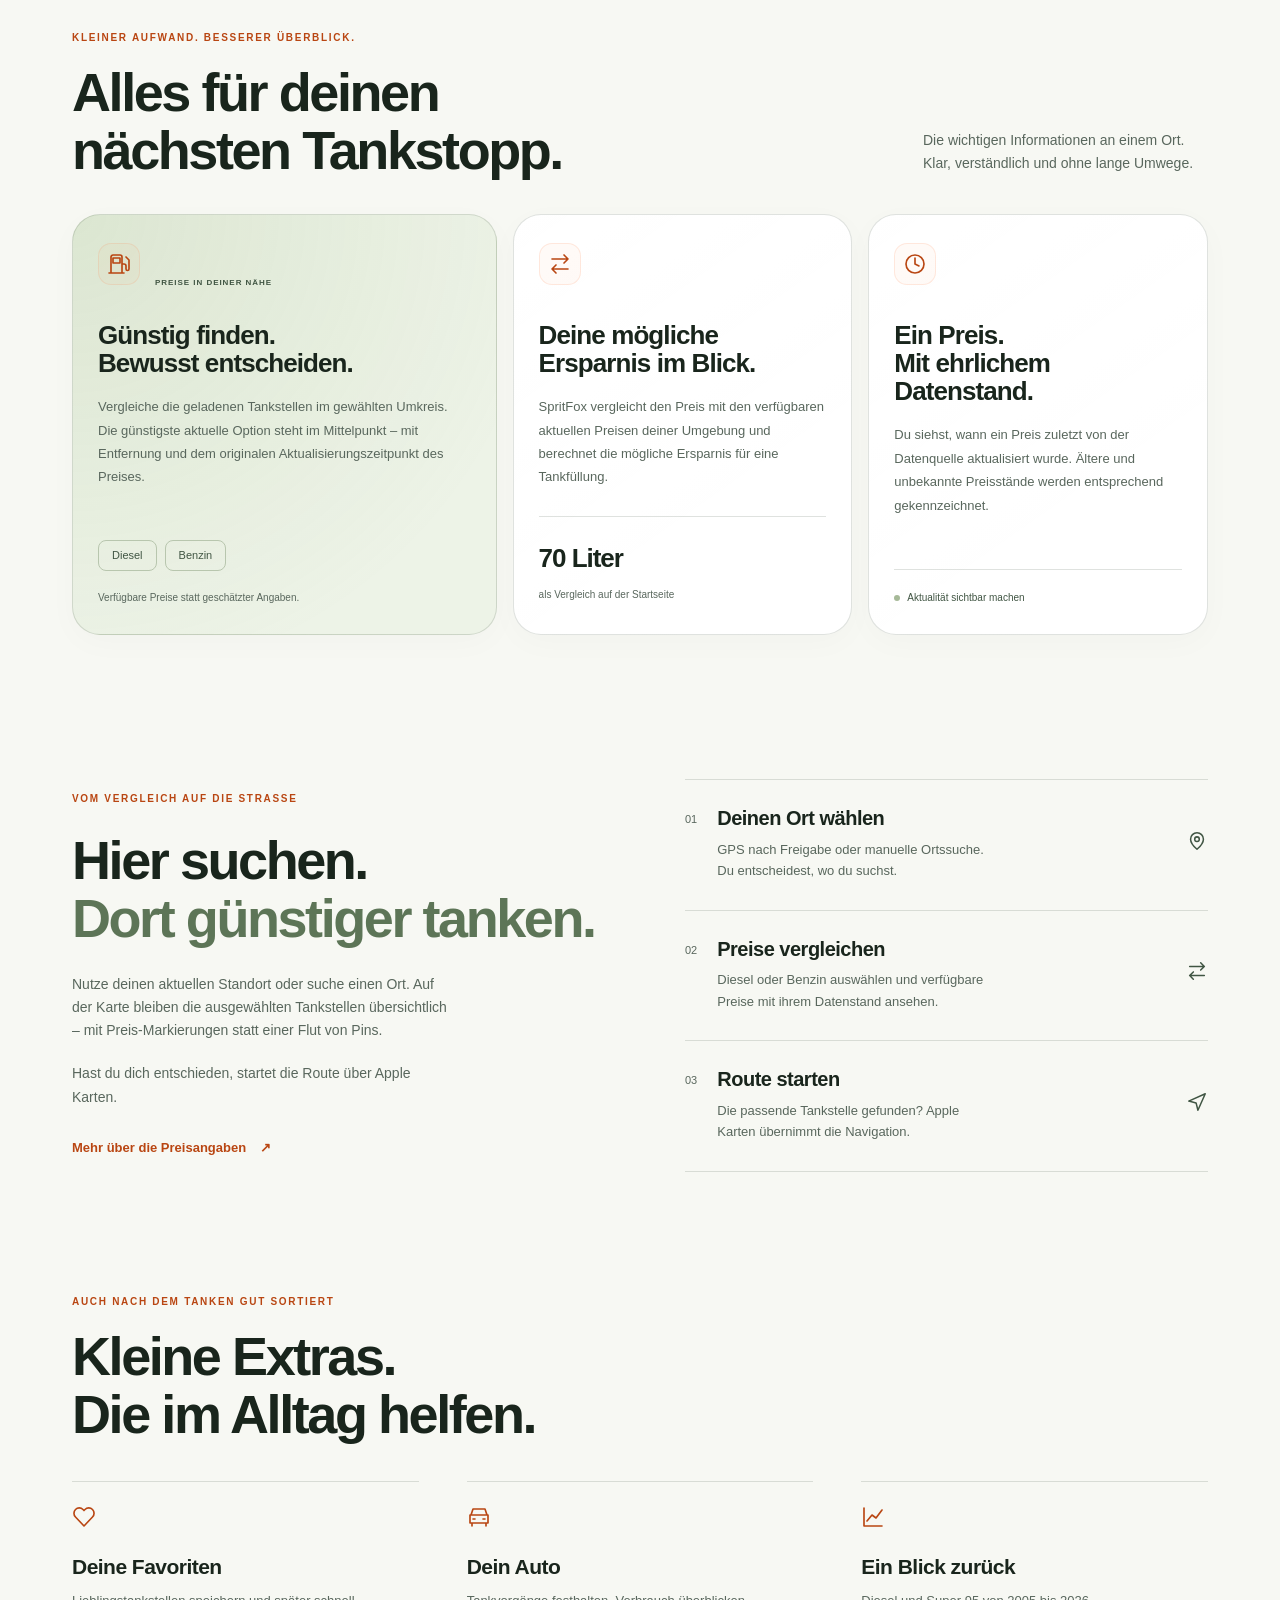
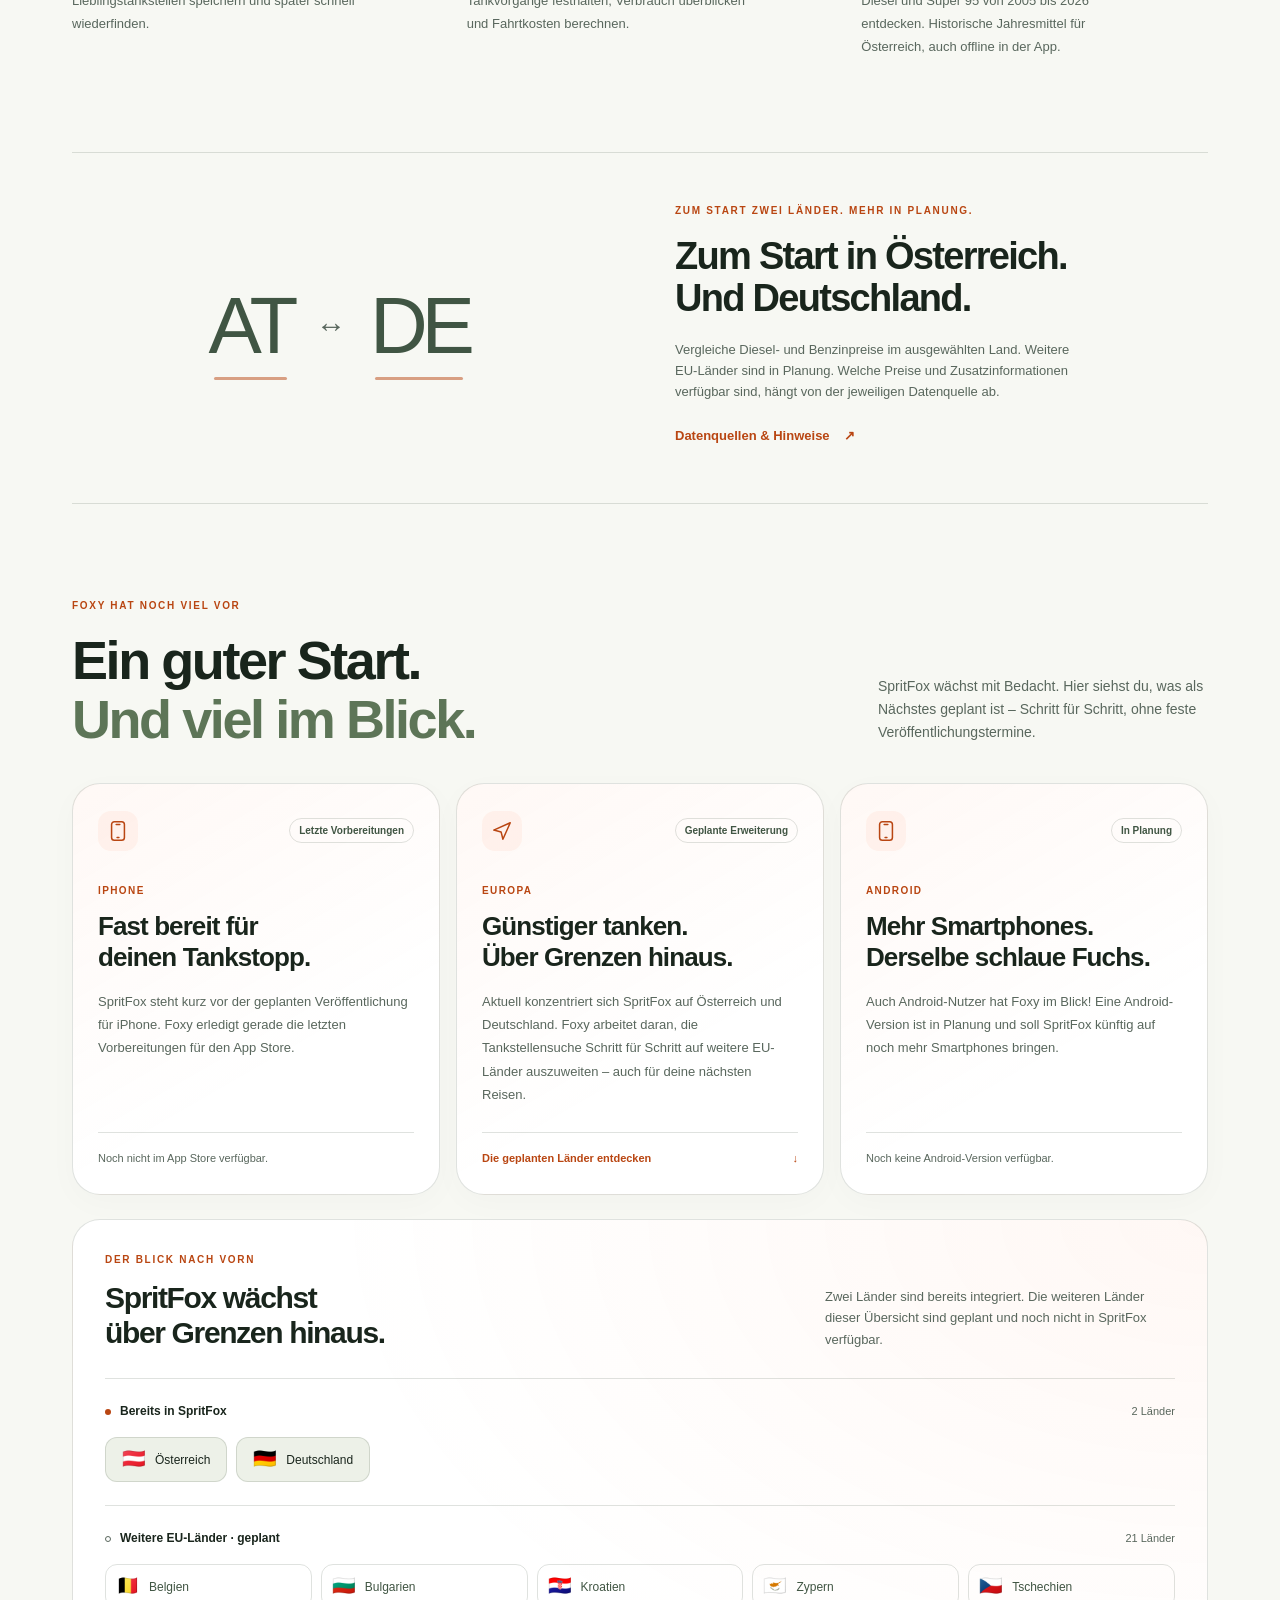
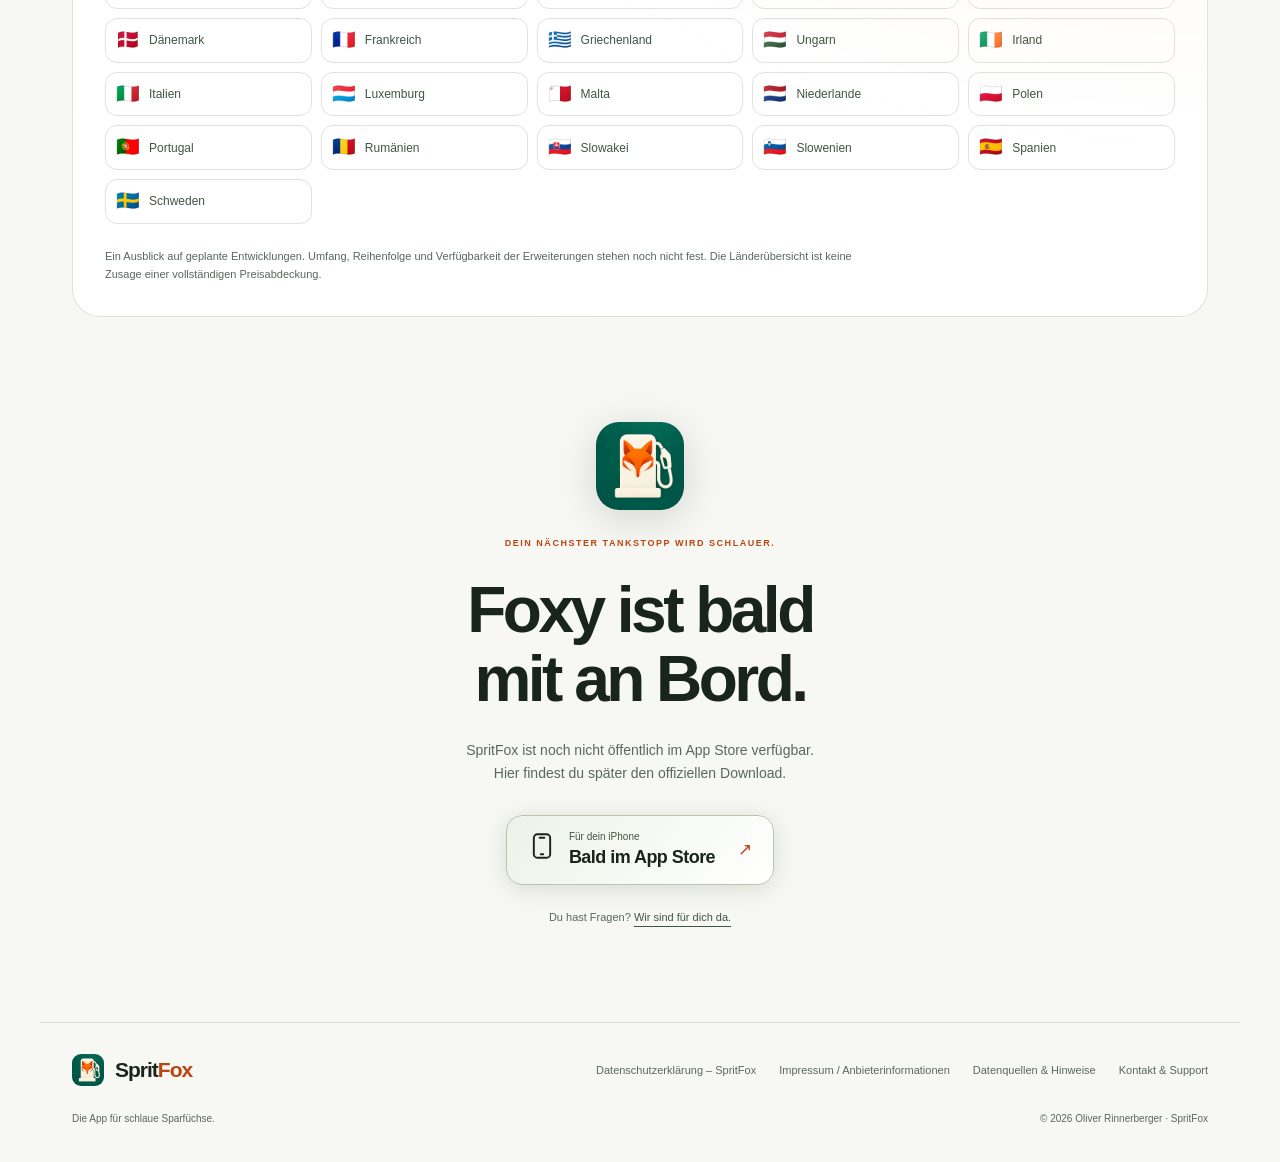
==== commit 6a23008b: "Dezenten Copyright-Hinweis im Startseiten-Footer ergänzen" ====
--- a/index.html
+++ b/index.html
@@ -118,4 +118,4 @@
   </div>
 </section>
 <section class="download section" id="download" aria-labelledby="download-title"><img src="./foxy.png" alt="" width="88" height="88" loading="lazy"><div class="eyebrow">DEIN NÄCHSTER TANKSTOPP WIRD SCHLAUER.</div><h2 id="download-title">Foxy ist bald<br>mit an Bord.</h2><p>SpritFox ist noch nicht öffentlich im App Store verfügbar.<br>Hier findest du später den offiziellen Download.</p><div class="store-badge" role="status"><span class="store-symbol" aria-hidden="true"><svg viewBox="0 0 24 24" aria-hidden="true"><rect x="5" y="2" width="14" height="20" rx="3"/><path d="M10 5h4m-3 14h2"/></svg></span><span><small>Für dein iPhone</small><strong>Bald im App Store</strong></span><span class="badge-soon" aria-hidden="true">↗</span></div><div class="download-contact">Du hast Fragen? <a href="./support/index.html">Wir sind für dich da.</a></div></section>
-</main><footer class="site-footer"><div class="footer-top"><a class="brand" href="./index.html" aria-label="SpritFox Startseite"><img src="./foxy.png" width="42" height="42" alt=""><span>Sprit<span class="fox">Fox</span></span></a><nav class="footer-nav" aria-label="Rechtliche Informationen"><a href="./datenschutz/index.html">Datenschutzerklärung – SpritFox</a><a href="./impressum/index.html">Impressum / Anbieterinformationen</a><a href="./datenquellen/index.html">Datenquellen &amp; Hinweise</a><a href="./support/index.html">Kontakt &amp; Support</a></nav></div><div class="footer-bottom"><span>Die App für schlaue Sparfüchse.</span><span>Entwickelt von Rinnerberger · Österreich</span></div></footer></body></html>+</main><footer class="site-footer"><div class="footer-top"><a class="brand" href="./index.html" aria-label="SpritFox Startseite"><img src="./foxy.png" width="42" height="42" alt=""><span>Sprit<span class="fox">Fox</span></span></a><nav class="footer-nav" aria-label="Rechtliche Informationen"><a href="./datenschutz/index.html">Datenschutzerklärung – SpritFox</a><a href="./impressum/index.html">Impressum / Anbieterinformationen</a><a href="./datenquellen/index.html">Datenquellen &amp; Hinweise</a><a href="./support/index.html">Kontakt &amp; Support</a></nav></div><div class="footer-bottom"><span>Die App für schlaue Sparfüchse.</span><span>© 2026 Oliver Rinnerberger · SpritFox</span></div></footer></body></html>
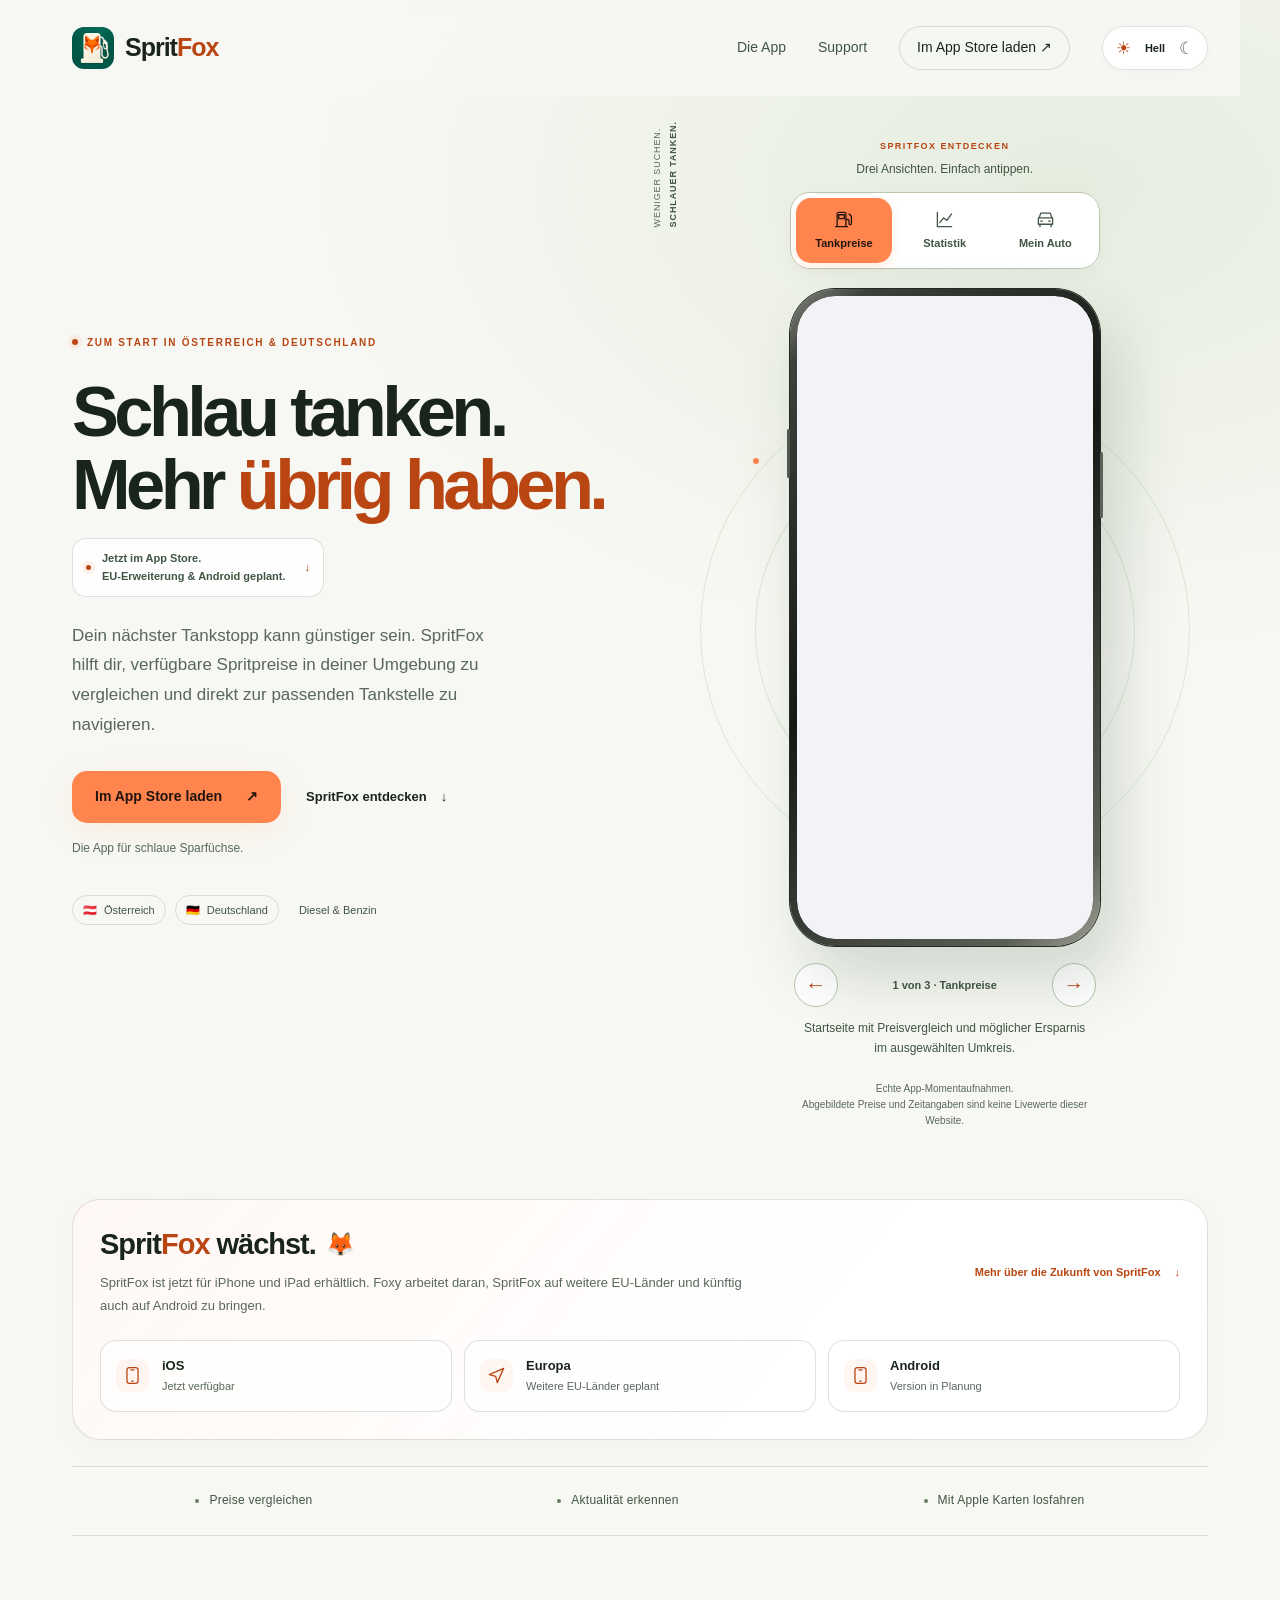
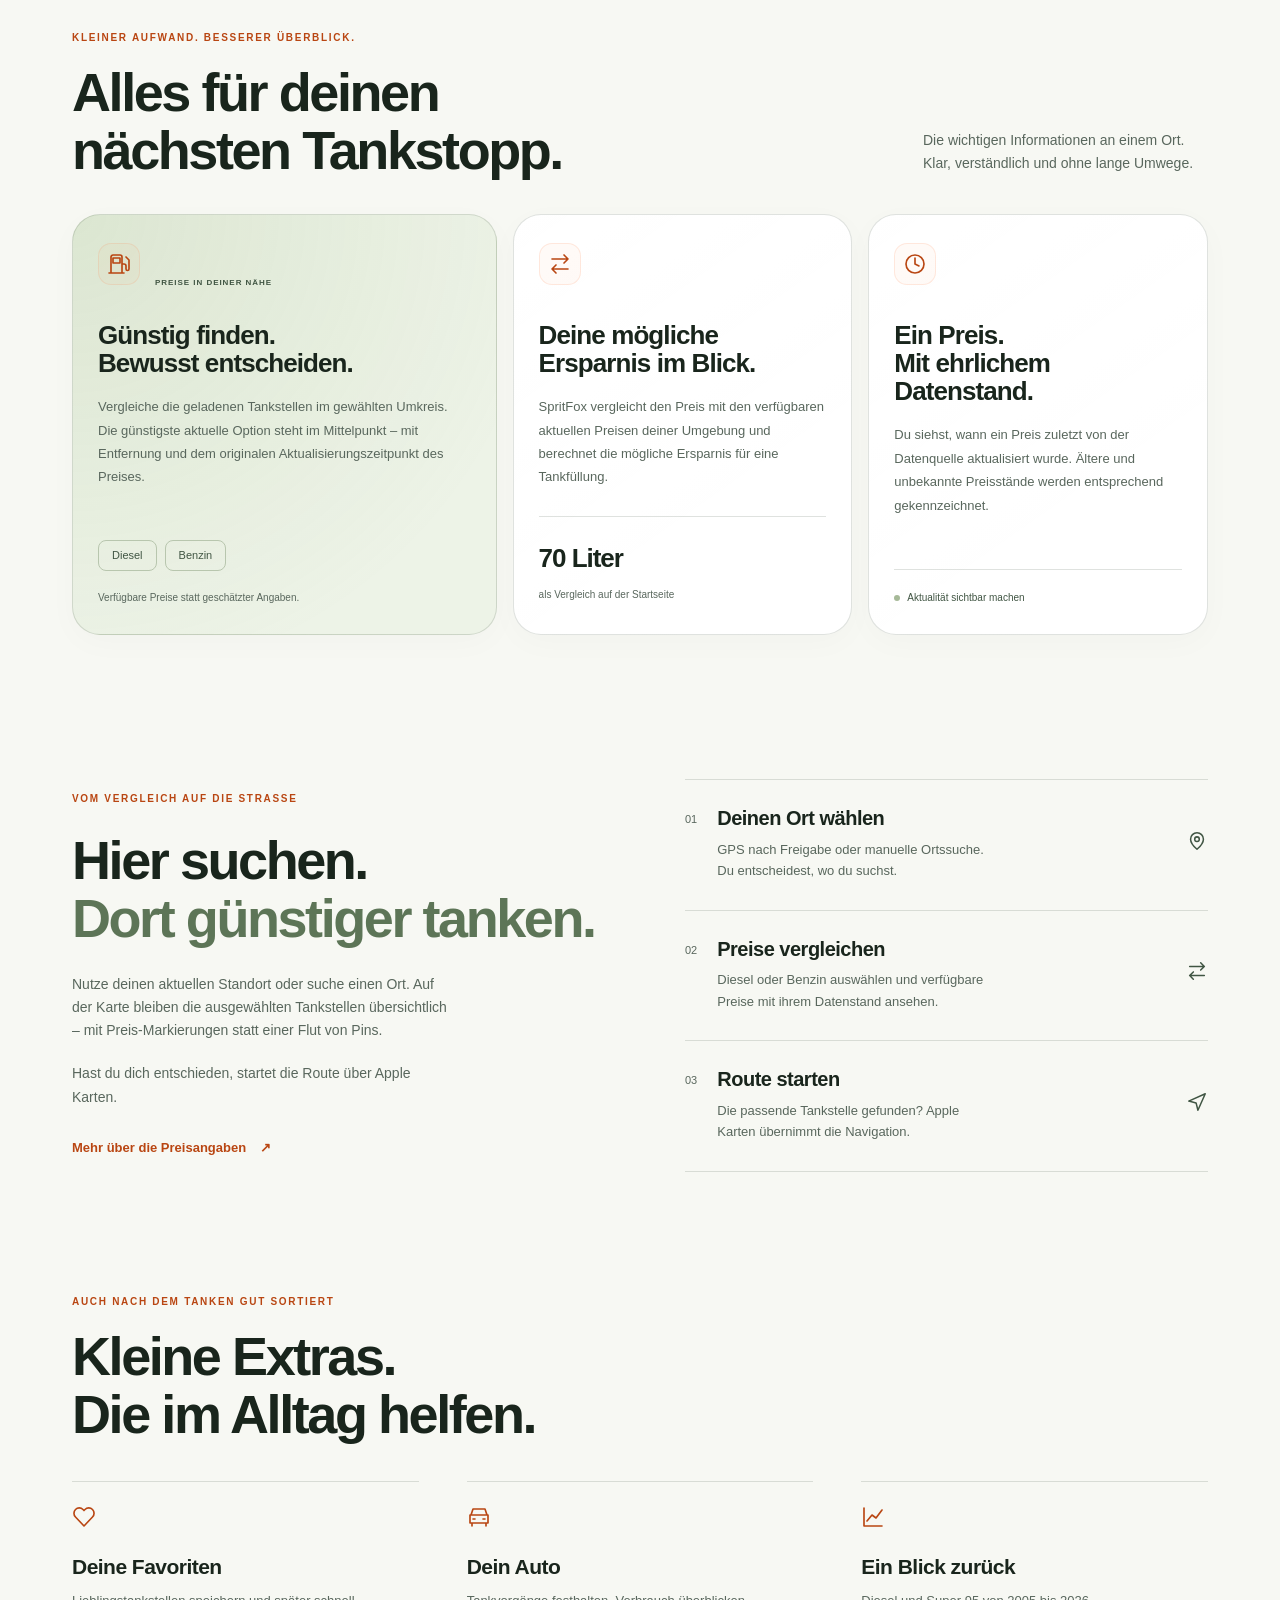
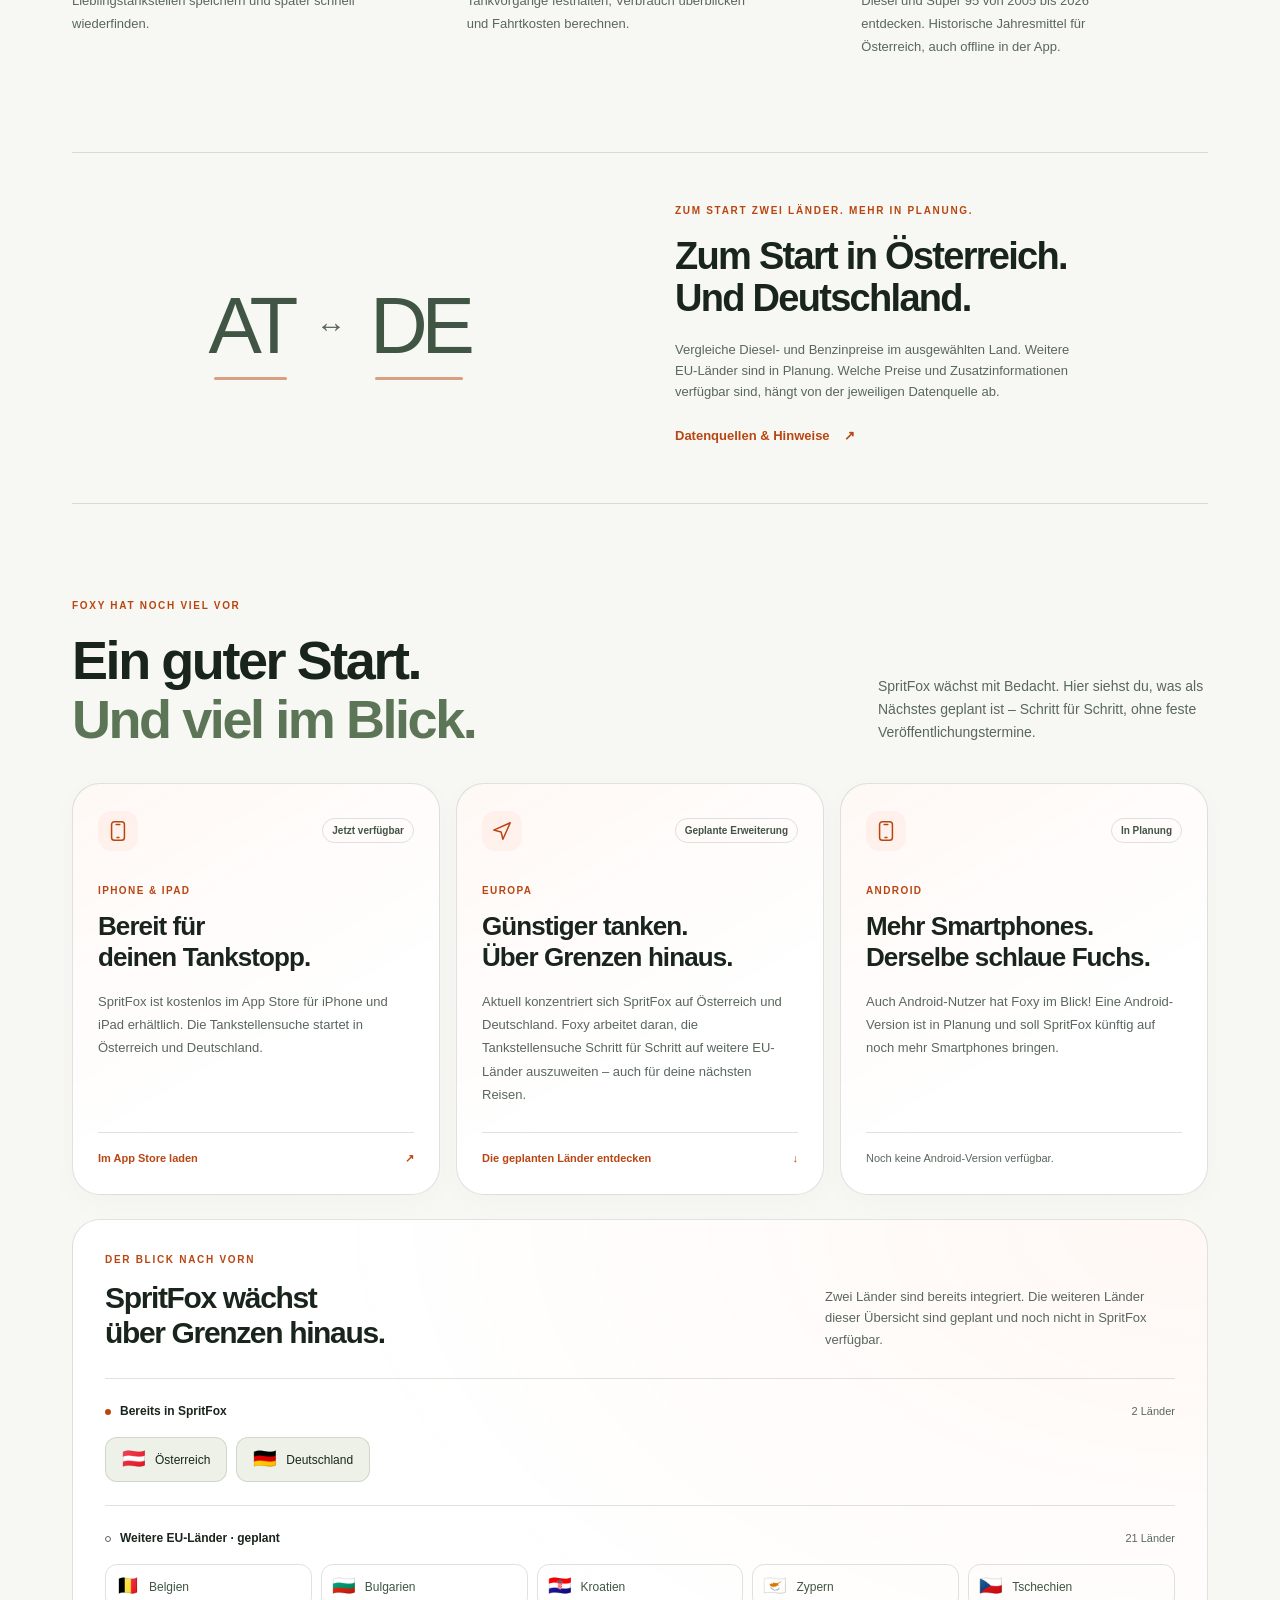
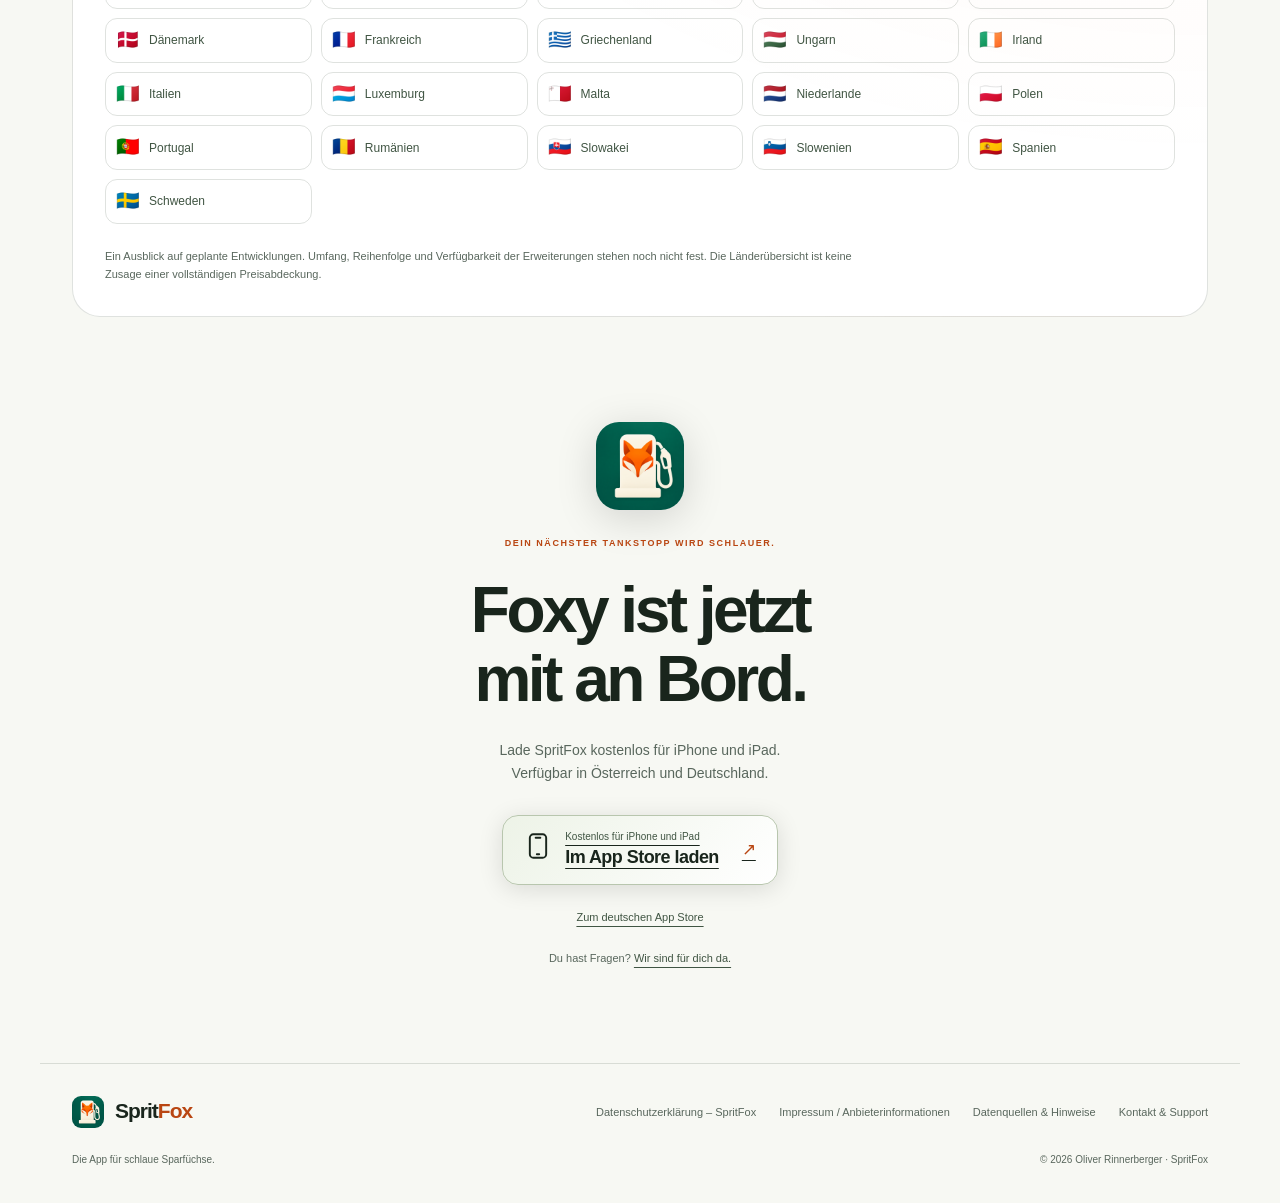
==== commit 75f5a9eb: "SpritFox-Startseite mit App Store verlinken" ====
--- a/index.html
+++ b/index.html
@@ -3,16 +3,19 @@
 <meta name="robots" content="index, follow"><meta name="color-scheme" content="light dark">
 <meta name="referrer" content="no-referrer">
 <meta http-equiv="Content-Security-Policy" content="default-src 'none'; script-src 'self'; style-src 'self'; img-src 'self'; base-uri 'none'; form-action 'none'">
-<meta name="description" content="SpritFox – Die App für schlaue Sparfüchse. Verfügbare Diesel- und Benzinpreise in Österreich und Deutschland vergleichen. Bald im App Store.">
-<title>Die App für schlaue Sparfüchse · SpritFox</title><script src="./theme-init.js"></script><script src="./site.js?v=975fafb6a2c3" defer></script><link rel="stylesheet" href="./styles.css?v=366a15aa33d5"><link rel="icon" type="image/png" href="./foxy.png"></head>
-<body><a class="skip-link" href="#inhalt">Zum Inhalt</a><header class="site-header"><a class="brand" href="./index.html" aria-label="SpritFox Startseite"><img src="./foxy.png" width="42" height="42" alt=""><span>Sprit<span class="fox">Fox</span></span></a><nav class="header-nav" aria-label="Hauptnavigation"><a href="./index.html#funktionen">Die App</a><a href="./support/index.html">Support</a><a class="nav-cta" href="./index.html#download">Bald im App Store <span aria-hidden="true">↗</span></a><div class="theme-controls"><button class="theme-toggle" id="theme-toggle" type="button" aria-pressed="false" aria-label="Dunkelmodus einschalten"><span class="theme-sun" aria-hidden="true">☀</span><span class="theme-label">Design</span><span class="theme-moon" aria-hidden="true">☾</span></button><button class="theme-reset" id="theme-reset" type="button" hidden title="Systemeinstellung verwenden" aria-label="Systemeinstellung verwenden">Auto</button></div></nav></header>
+<meta name="description" content="SpritFox – Die App für schlaue Sparfüchse. Verfügbare Diesel- und Benzinpreise in Österreich und Deutschland vergleichen. Jetzt kostenlos im App Store für iPhone und iPad.">
+<link rel="canonical" href="https://www.spritfox.at/">
+<meta name="google-site-verification" content="RdSYlGF5I3l-Pr1k2wb-hzvMt5dhnMUCF5oewwn8es0">
+<meta name="author" content="Oliver Rinnerberger">
+<title>SpritFox – Tankstellen und Spritpreise vergleichen</title><script src="./theme-init.js"></script><script src="./site.js?v=975fafb6a2c3" defer></script><link rel="stylesheet" href="./styles.css?v=366a15aa33d5"><link rel="icon" type="image/png" href="./foxy.png"></head>
+<body><a class="skip-link" href="#inhalt">Zum Inhalt</a><header class="site-header"><a class="brand" href="./index.html" aria-label="SpritFox Startseite"><img src="./foxy.png" width="42" height="42" alt=""><span>Sprit<span class="fox">Fox</span></span></a><nav class="header-nav" aria-label="Hauptnavigation"><a href="./index.html#funktionen">Die App</a><a href="./support/index.html">Support</a><a class="nav-cta" href="https://apps.apple.com/at/app/spritfox/id6821762605">Im App Store laden <span aria-hidden="true">↗</span></a><div class="theme-controls"><button class="theme-toggle" id="theme-toggle" type="button" aria-pressed="false" aria-label="Dunkelmodus einschalten"><span class="theme-sun" aria-hidden="true">☀</span><span class="theme-label">Design</span><span class="theme-moon" aria-hidden="true">☾</span></button><button class="theme-reset" id="theme-reset" type="button" hidden title="Systemeinstellung verwenden" aria-label="Systemeinstellung verwenden">Auto</button></div></nav></header>
 <main id="inhalt" class="landing"><section class="hero" aria-labelledby="hero-title">
   <div class="hero-copy">
     <div class="eyebrow"><span class="live-dot" aria-hidden="true"></span> ZUM START IN ÖSTERREICH &amp; DEUTSCHLAND</div>
     <h1 id="hero-title">Schlau tanken.<br>Mehr <span class="accent-word">übrig haben.</span></h1>
-    <a class="hero-outlook" href="#wachstum"><span class="live-dot" aria-hidden="true"></span><span>iOS-Start in Vorbereitung.<br>EU-Erweiterung &amp; Android geplant.</span><span aria-hidden="true">↓</span></a>
+    <a class="hero-outlook" href="#wachstum"><span class="live-dot" aria-hidden="true"></span><span>Jetzt im App Store.<br>EU-Erweiterung &amp; Android geplant.</span><span aria-hidden="true">↓</span></a>
     <p class="hero-description">Dein nächster Tankstopp kann günstiger sein. SpritFox hilft dir, verfügbare Spritpreise in deiner Umgebung zu vergleichen und direkt zur passenden Tankstelle zu navigieren.</p>
-    <div class="hero-actions"><a class="button button-primary" href="#download">Bald im App Store <span aria-hidden="true">↗</span></a><a class="text-link" href="#funktionen">SpritFox entdecken <span aria-hidden="true">↓</span></a></div>
+    <div class="hero-actions"><a class="button button-primary" href="https://apps.apple.com/at/app/spritfox/id6821762605">Im App Store laden <span aria-hidden="true">↗</span></a><a class="text-link" href="#funktionen">SpritFox entdecken <span aria-hidden="true">↓</span></a></div>
     <div class="hero-note">Die App für schlaue Sparfüchse.</div>
     <div class="country-pills" aria-label="Zum Start unterstützte Länder und Kraftstoffe"><span><span aria-hidden="true">🇦🇹</span> Österreich</span><span><span aria-hidden="true">🇩🇪</span> Deutschland</span><span>Diesel &amp; Benzin</span></div>
   </div>
@@ -24,9 +27,9 @@
   </div>
 </section>
 <section class="growth-preview" id="wachstum" aria-labelledby="growth-title">
-  <div class="growth-intro"><div><h2 id="growth-title">Sprit<span class="fox">Fox</span> wächst. <span aria-hidden="true">🦊</span></h2><p>Der iOS-Start rückt näher. Gleichzeitig arbeitet Foxy daran, SpritFox auf weitere EU-Länder und künftig auch auf Android zu bringen.</p></div><a class="text-link" href="#ausblick">Mehr über die Zukunft von SpritFox <span aria-hidden="true">↓</span></a></div>
+  <div class="growth-intro"><div><h2 id="growth-title">Sprit<span class="fox">Fox</span> wächst. <span aria-hidden="true">🦊</span></h2><p>SpritFox ist jetzt für iPhone und iPad erhältlich. Foxy arbeitet daran, SpritFox auf weitere EU-Länder und künftig auch auf Android zu bringen.</p></div><a class="text-link" href="#ausblick">Mehr über die Zukunft von SpritFox <span aria-hidden="true">↓</span></a></div>
   <ul class="growth-list" aria-label="Geplante Entwicklungen">
-    <li><span class="growth-icon" aria-hidden="true"><svg viewBox="0 0 24 24" aria-hidden="true"><rect x="5" y="2" width="14" height="20" rx="3"/><path d="M10 5h4m-3 14h2"/></svg></span><div><strong>iOS</strong><span>Veröffentlichung in Vorbereitung</span></div></li>
+    <li><span class="growth-icon" aria-hidden="true"><svg viewBox="0 0 24 24" aria-hidden="true"><rect x="5" y="2" width="14" height="20" rx="3"/><path d="M10 5h4m-3 14h2"/></svg></span><div><strong>iOS</strong><span>Jetzt verfügbar</span></div></li>
     <li><span class="growth-icon" aria-hidden="true"><svg viewBox="0 0 24 24" aria-hidden="true"><path d="m3 11 18-8-8 18-2-8-8-2Z"/></svg></span><div><strong>Europa</strong><span>Weitere EU-Länder geplant</span></div></li>
     <li><span class="growth-icon" aria-hidden="true"><svg viewBox="0 0 24 24" aria-hidden="true"><rect x="5" y="2" width="14" height="20" rx="3"/><path d="M10 5h4m-3 14h2"/></svg></span><div><strong>Android</strong><span>Version in Planung</span></div></li>
   </ul>
@@ -61,10 +64,10 @@
   </div>
   <div class="future-grid">
     <article class="future-card" data-outlook="ios">
-      <div class="future-card-top"><span class="future-symbol" aria-hidden="true"><svg viewBox="0 0 24 24" aria-hidden="true"><rect x="5" y="2" width="14" height="20" rx="3"/><path d="M10 5h4m-3 14h2"/></svg></span><span class="future-status">Letzte Vorbereitungen</span></div>
-      <div class="future-category">IPHONE</div><h3>Fast bereit für<br>deinen Tankstopp.</h3>
-      <p>SpritFox steht kurz vor der geplanten Veröffentlichung für iPhone. Foxy erledigt gerade die letzten Vorbereitungen für den App Store.</p>
-      <div class="future-card-note">Noch nicht im App Store verfügbar.</div>
+      <div class="future-card-top"><span class="future-symbol" aria-hidden="true"><svg viewBox="0 0 24 24" aria-hidden="true"><rect x="5" y="2" width="14" height="20" rx="3"/><path d="M10 5h4m-3 14h2"/></svg></span><span class="future-status">Jetzt verfügbar</span></div>
+      <div class="future-category">IPHONE &amp; IPAD</div><h3>Bereit für<br>deinen Tankstopp.</h3>
+      <p>SpritFox ist kostenlos im App Store für iPhone und iPad erhältlich. Die Tankstellensuche startet in Österreich und Deutschland.</p>
+      <a class="future-card-link" href="https://apps.apple.com/at/app/spritfox/id6821762605">Im App Store laden <span aria-hidden="true">↗</span></a>
     </article>
     <article class="future-card" data-outlook="europa">
       <div class="future-card-top"><span class="future-symbol" aria-hidden="true"><svg viewBox="0 0 24 24" aria-hidden="true"><path d="m3 11 18-8-8 18-2-8-8-2Z"/></svg></span><span class="future-status">Geplante Erweiterung</span></div>
@@ -117,5 +120,5 @@
     <p class="future-disclaimer">Ein Ausblick auf geplante Entwicklungen. Umfang, Reihenfolge und Verfügbarkeit der Erweiterungen stehen noch nicht fest. Die Länderübersicht ist keine Zusage einer vollständigen Preisabdeckung.</p>
   </div>
 </section>
-<section class="download section" id="download" aria-labelledby="download-title"><img src="./foxy.png" alt="" width="88" height="88" loading="lazy"><div class="eyebrow">DEIN NÄCHSTER TANKSTOPP WIRD SCHLAUER.</div><h2 id="download-title">Foxy ist bald<br>mit an Bord.</h2><p>SpritFox ist noch nicht öffentlich im App Store verfügbar.<br>Hier findest du später den offiziellen Download.</p><div class="store-badge" role="status"><span class="store-symbol" aria-hidden="true"><svg viewBox="0 0 24 24" aria-hidden="true"><rect x="5" y="2" width="14" height="20" rx="3"/><path d="M10 5h4m-3 14h2"/></svg></span><span><small>Für dein iPhone</small><strong>Bald im App Store</strong></span><span class="badge-soon" aria-hidden="true">↗</span></div><div class="download-contact">Du hast Fragen? <a href="./support/index.html">Wir sind für dich da.</a></div></section>
-</main><footer class="site-footer"><div class="footer-top"><a class="brand" href="./index.html" aria-label="SpritFox Startseite"><img src="./foxy.png" width="42" height="42" alt=""><span>Sprit<span class="fox">Fox</span></span></a><nav class="footer-nav" aria-label="Rechtliche Informationen"><a href="./datenschutz/index.html">Datenschutzerklärung – SpritFox</a><a href="./impressum/index.html">Impressum / Anbieterinformationen</a><a href="./datenquellen/index.html">Datenquellen &amp; Hinweise</a><a href="./support/index.html">Kontakt &amp; Support</a></nav></div><div class="footer-bottom"><span>Die App für schlaue Sparfüchse.</span><span>© 2026 Oliver Rinnerberger · SpritFox</span></div></footer></body></html>
+<section class="download section" id="download" aria-labelledby="download-title"><img src="./foxy.png" alt="" width="88" height="88" loading="lazy"><div class="eyebrow">DEIN NÄCHSTER TANKSTOPP WIRD SCHLAUER.</div><h2 id="download-title">Foxy ist jetzt<br>mit an Bord.</h2><p>Lade SpritFox kostenlos für iPhone und iPad.<br>Verfügbar in Österreich und Deutschland.</p><a class="store-badge" href="https://apps.apple.com/at/app/spritfox/id6821762605"><span class="store-symbol" aria-hidden="true"><svg viewBox="0 0 24 24" aria-hidden="true"><rect x="5" y="2" width="14" height="20" rx="3"/><path d="M10 5h4m-3 14h2"/></svg></span><span><small>Kostenlos für iPhone und iPad</small><strong>Im App Store laden</strong></span><span class="badge-soon" aria-hidden="true">↗</span></a><div class="download-contact"><a href="https://apps.apple.com/de/app/spritfox/id6821762605">Zum deutschen App Store</a></div><div class="download-contact">Du hast Fragen? <a href="./support/index.html">Wir sind für dich da.</a></div></section>
+</main><footer class="site-footer"><div class="footer-top"><a class="brand" href="./index.html" aria-label="SpritFox Startseite"><img src="./foxy.png" width="42" height="42" alt=""><span>Sprit<span class="fox">Fox</span></span></a><nav class="footer-nav" aria-label="Rechtliche Informationen"><a href="./datenschutz/index.html">Datenschutzerklärung – SpritFox</a><a href="./impressum/index.html">Impressum / Anbieterinformationen</a><a href="./datenquellen/index.html">Datenquellen &amp; Hinweise</a><a href="./support/index.html">Kontakt &amp; Support</a></nav></div><div class="footer-bottom"><span>Die App für schlaue Sparfüchse.</span><span>© 2026 Oliver Rinnerberger · SpritFox</span></div></footer></body></html>
